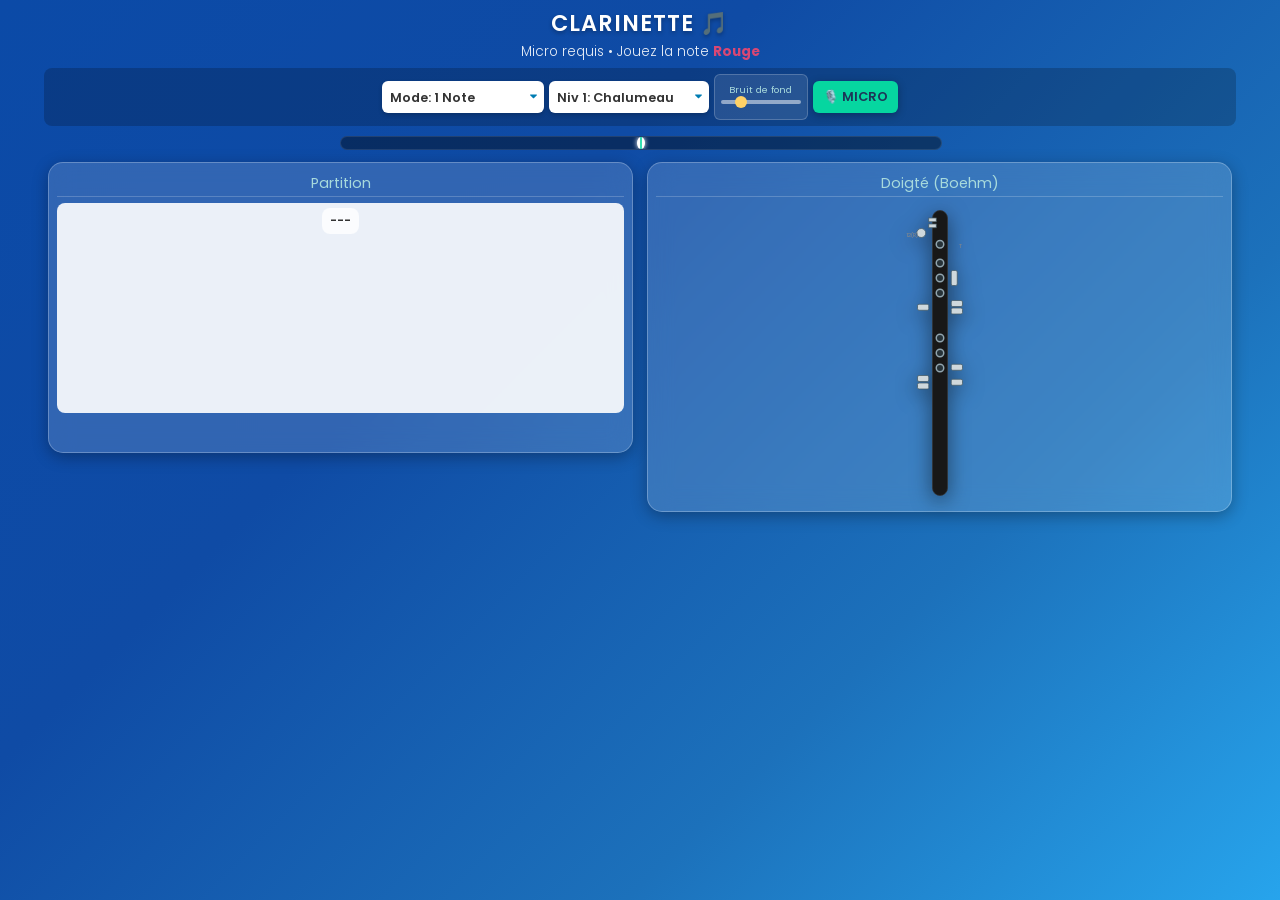
==== index.html @ 19de02f5 "Nom de la Note en vert en dessous" ====
<!DOCTYPE html>
<html lang="fr">
<head>
    <meta charset="UTF-8">
    <meta name="viewport" content="width=device-width, initial-scale=1.0, maximum-scale=1.0, user-scalable=no">
    <title>Clarinette</title>
    <link href="https://fonts.googleapis.com/css2?family=Poppins:wght@300;400;600&display=swap" rel="stylesheet">
    
    <style>
        :root {
            /* Palette Méditerranée Awesome */
            --bg-gradient: linear-gradient(135deg, #0b4aa7 0%, #0f4ba5 35%, #1c71bb 70%, #27a4ec 100%);
            --glass-bg: rgba(255, 255, 255, 0.15);
            --glass-border: rgba(255, 255, 255, 0.25);
            
            --text-main: #ffffff;
            /* Modif Gillou: couleur des Clés à boucher */
            --primary-btn: #e81616;
            /* --primary-btn: #00b4d8;  Valeur d'origine */
            --start-btn: #06d6a0;
            --danger-color: #ef476f;
            --accent-gold: #ffd166;
            /* Modif Gillou: Recherche de la couleur du nom de la note mais c'est pas ça ! */
            /* --note-current: #ef476f; */
            --note-current: #60ef47;
            --note-success: #06d6a0;
            --note-pending: #000000;
            
            --font-main: 'Poppins', sans-serif;
        }

        body {
            font-family: var(--font-main);
            background: var(--bg-gradient);
            background-attachment: fixed;
            color: var(--text-main);
            margin: 0;
            display: flex;
            flex-direction: column;
            align-items: center;
            min-height: 100vh;
            overflow-x: hidden;
        }

        .app-container {
            width: 100%;
            max-width: 1200px;
            padding: 4px; /* Très réduit pour mobile */
            box-sizing: border-box;
            display: flex;
            flex-direction: column;
            align-items: center;
        }

        .glass-panel {
            background: var(--glass-bg);
            backdrop-filter: blur(12px);
            -webkit-backdrop-filter: blur(12px);
            border: 1px solid var(--glass-border);
            border-radius: 15px; /* Rayon réduit */
            box-shadow: 0 4px 16px 0 rgba(0, 0, 0, 0.3);
            margin: 4px;
            transition: transform 0.3s ease;
        }

        header {
            width: 100%;
            padding: 2px 0;
            text-align: center;
            margin-bottom: 4px;
        }

        h1 {
            margin: 0;
            font-size: 1.4rem; /* Plus petit */
            font-weight: 600;
            text-transform: uppercase;
            letter-spacing: 1px;
            text-shadow: 0 2px 4px rgba(0,0,0,0.3);
        }

        /* Controls Section - Optimisé Compact */
        #controls {
            display: flex;
            gap: 5px;
            flex-wrap: wrap;
            justify-content: center;
            align-items: center;
            width: 100%;
            padding: 6px;
            background: rgba(0,0,0,0.2);
            border-radius: 8px;
            margin-bottom: 4px;
            box-sizing: border-box;
        }

        select {
            padding: 4px 8px;
            border-radius: 6px;
            border: none;
            background: #fff;
            color: #333;
            font-family: var(--font-main);
            font-weight: 600;
            font-size: 0.8rem;
            cursor: pointer;
            box-shadow: 0 2px 4px rgba(0,0,0,0.2);
            appearance: none;
            background-image: url("data:image/svg+xml;charset=US-ASCII,%3Csvg%20xmlns%3D%22http%3A%2F%2Fwww.w3.org%2F2000%2Fsvg%22%20width%3D%22292.4%22%20height%3D%22292.4%22%3E%3Cpath%20fill%3D%22%23007CB2%22%20d%3D%22M287%2069.4a17.6%2017.6%200%200%200-13-5.4H18.4c-5%200-9.3%201.8-12.9%205.4A17.6%2017.6%200%200%200%200%2082.2c0%205%201.8%209.3%205.4%2012.9l128%20127.9c3.6%203.6%207.8%205.4%2012.8%205.4s9.2-1.8%2012.8-5.4L287%2095c3.5-3.5%205.4-7.8%205.4-12.8%200-5-1.9-9.2-5.5-12.8z%22%2F%3E%3C%2Fsvg%3E");
            background-repeat: no-repeat;
            background-position: right .5em top 50%;
            background-size: .55em auto;
            padding-right: 1.5em;
            height: 32px; /* Force height compact */
        }

        .slider-container {
            display: flex;
            flex-direction: column;
            align-items: center;
            background: rgba(255,255,255,0.1);
            padding: 2px 6px;
            border-radius: 6px;
            border: 1px solid rgba(255,255,255,0.2);
            height: 40px;   /* D'origine: 32px */
            justify-content: center;
        }
        
        .slider-label {
            font-size: 0.6rem;
            margin-bottom: 0;
            color: #a8dadc;
            line-height: 1;
        }

        input[type=range] {
            -webkit-appearance: none;
            width: 80px; 
            background: transparent;
            margin: 2px 0;
            height: 10px;
        }
        
        input[type=range]::-webkit-slider-thumb {
            -webkit-appearance: none;
            height: 12px;
            width: 12px;
            border-radius: 50%;
            background: var(--accent-gold);
            cursor: pointer;
            margin-top: -4px;
        }
        
        input[type=range]::-webkit-slider-runnable-track {
            width: 100%;
            height: 4px;
            cursor: pointer;
            background: rgba(255,255,255,0.5);
            border-radius: 2px;
        }

        button {
            padding: 0 10px;
            height: 32px;
            border-radius: 6px;
            border: none;
            font-family: var(--font-main);
            font-size: 0.8rem;
            font-weight: 600;
            cursor: pointer;
            transition: all 0.2s ease;
            box-shadow: 0 2px 8px rgba(0,0,0,0.3);
            text-transform: uppercase;
            display: flex;
            align-items: center;
            justify-content: center;
        }

        button:active { transform: scale(0.95); }
        button#start-btn { background: var(--start-btn); color: #1d3557; }
        button#next-btn { background: var(--accent-gold); color: #1d3557; display: none; }

        /* Layout Principal */
        #main-display {
            display: flex;
            flex-direction: row;
            flex-wrap: wrap;
            justify-content: center;
            align-items: flex-start;
            gap: 6px;
            width: 100%;
        }

        .panel {
            padding: 8px;
            display: flex;
            flex-direction: column;
            align-items: center;
            flex: 1 1 300px;
            min-width: 0;
            width: 100%;
            max-width: 600px;
            box-sizing: border-box;
        }
        
        h3 { 
            margin: 2px 0 6px 0; 
            color: #a8dadc; 
            font-weight: 400; 
            border-bottom: 1px solid rgba(255,255,255,0.2); 
            padding-bottom: 2px; 
            width: 100%; 
            text-align: center; 
            font-size: 0.9rem;
        }

        /* Canvas Portée Container */
        #staff-container { 
            width: 100%; 
            height: auto; 
            position: relative; 
            display: flex; 
            justify-content: center; 
            background: rgba(255,255,255,0.9);
            border-radius: 8px;
            padding: 5px 0;
            overflow: hidden; 
        }
        
        canvas#staff-canvas { 
            width: 100%; 
            height: 200px; /* Hauteur fixe CSS, canvas interne géré par JS */
            z-index: 1; 
        }

        #detected-note {
            /* Modif Gillou d'origine: position: absolute; */
            position: absolute;  /* Modif Gillou d'origine: position: absolute;*/
            /* top: 4px; */
            /* right: 4px; */
            /* z-index: 10; */
            padding: 2px 6px;
            border-radius: 8px;
            font-size: 0.8rem;
            text-align: center;
            pointer-events: none;
            border: 2px solid transparent; /* Modif Gillou Bordure invisible */
        }

        /* Clarinette Visuelle */
        #fingering-container { 
            width: 100%; 
            max-width: 180px; /* Plus étroit pour mobile */
            height: auto;
            position: relative; 
            display: flex;
            justify-content: center; 
        }
        .clarinet-svg { 
            width: 100%; 
            height: auto; 
            max-height: 300px; /* Limite hauteur */
            filter: drop-shadow(0 5px 10px rgba(0,0,0,0.5)); 
        }
        
        /* Modif Gillou Pour la Clarinette */
        .key { fill: #cfd8dc; stroke: #455a64; stroke-width: 1; transition: fill 0.2s; }
        /*.key { fill: #cfd8dc; stroke: #ef1b1b; stroke-width: 1; transition: fill 0.2s; } */
        .key.active { fill: var(--primary-btn); stroke: #fff; filter: drop-shadow(0 0 6px var(--primary-btn)); }
        
        /* Modif Gillou Pour la Clarinette */
        .hole { fill: #263238; stroke: #90a4ae; stroke-width: 2; } 
        /* .hole { fill: #f31515; stroke: #90a4ae; stroke-width: 2; }*/
        .hole.closed { fill: var(--primary-btn); stroke: #fff; }

        /* Feedback Area */
        #feedback-area {
            margin: 4px 0 8px 0;
            text-align: center;
            width: 100%;
            max-width: 600px;
        }

        .status-detected { 
            color: #333; 
            font-weight: 600;
            background: rgba(255,255,255,0.8);
            border: 1px solid #ccc;
        }
        
        .status-match { 
            color: #fff; 
            background-color: var(--start-btn); 
            padding: 2px 10px;
            border-radius: 12px;
            font-weight: 700; 
            font-size: 0.9rem;
            box-shadow: 0 2px 5px rgba(0,0,0,0.2);
            animation: popIn 0.3s cubic-bezier(0.175, 0.885, 0.32, 1.275);
            display: inline-block;
        }
        
        @keyframes popIn { 0% { transform: scale(0.5); opacity: 0; } 100% { transform: scale(1); opacity: 1; } }

        /* Tuner Bar */
        #tuner-bar {
            width: 100%;
            height: 12px; /* Très fin : 8px*/
            background: rgba(0,0,0,0.4);
            margin-top: 2px;
            position: relative;
            border-radius: 10px;
            overflow: hidden;
            border: 1px solid rgba(255,255,255,0.1);
        }
        #tuner-indicator {
            width: 8px;
            height: 100%;
            background: #fff;
            position: absolute;
            left: 50%;
            transform: translateX(-50%);
            transition: left 0.1s linear, background-color 0.2s;
            border-radius: 50%;
            box-shadow: 0 0 5px #fff;
        }
        #center-marker {
            width: 2px;
            height: 100%;
            background: var(--start-btn);
            position: absolute;
            left: 50%;
            transform: translateX(-50%);
            z-index: 1;
            opacity: 0.8;
        }
        
        #note-name-display {
            margin-top: 2px; 
            font-size: 1.2rem; 
            font-weight: 700; 
            /* Modif Gillou Couleur du nom de la note en dessous en rouge TROP FLASH !!! */
            color: var(--note-success);
            /* color: var(--primary-btn); */
            text-shadow: 0 2px 10px rgba(0,0,0,0.2);
            min-height: 1.5em;
        }

        /* Media Queries SPÉCIFIQUE MOBILE */
        @media (max-width: 600px) {
            h1 { font-size: 1.2rem; }
            #instruction { font-size: 0.75rem !important; }

            /* Grille compacte */
            #controls { 
                display: grid;
                grid-template-columns: 1fr 1fr 1fr; /* 3 colonnes pour gagner de la place */
                gap: 4px;
                padding: 4px;
            }
            
            select { grid-column: span 1; font-size: 0.75rem; padding: 2px 4px; height: 30px; }
            #mode-select { grid-column: 1 / span 2; } /* Prend 2 places */
            #level-select { grid-column: 3 / span 1; } 
            
            .slider-container { 
                grid-column: 1 / span 2; 
                height: 30px; 
            }
            
            #start-btn, #next-btn { 
                grid-column: 3 / span 1; 
                width: 100%; 
                font-size: 0.75rem; 
                height: 30px;
            }

            #main-display { flex-direction: column; align-items: center; }
            .panel { width: 100%; margin: 0 0 6px 0; padding: 6px; }
            
            .clarinet-svg { max-height: 280px; }
            
            /* Canvas ajusté */
            canvas#staff-canvas { height: 160px; } /* Moins haut sur mobile */
        }
    </style>
</head>
<body>

<div class="app-container">
    <header>
        <h1>Clarinette 🎵</h1>
        <div id="instruction" style="font-size: 0.85rem; opacity: 0.9; font-weight: 300; margin-top:2px;">Micro requis • Jouez la note <b style="color:var(--danger-color)">Rouge</b></div>
    </header>

    <div id="controls">
        <select id="mode-select">
            <option value="single">Mode: 1 Note</option>
            <option value="series">Mode: Série 5 Notes</option>
        </select>
        <select id="level-select">
            <option value="1">Niv 1: Chalumeau</option>
            <option value="2">Niv 2: Passage</option>
            <option value="3">Niv 3: Clairon</option>
            <option value="4">Niv 4: Chromatique</option>
            <option value="5">Niv 5: Expert</option>
        </select>

        <div class="slider-container">
            <label for="noise-gate" class="slider-label">Bruit de fond</label>
            <input type="range" id="noise-gate" min="0.01" max="0.2" step="0.01" value="0.05">
        </div>

        <button id="start-btn">🎙️ Micro</button>
        <button id="next-btn">⏩</button>
    </div>

    <div id="feedback-area">
        <div id="tuner-bar"><div id="center-marker"></div><div id="tuner-indicator"></div></div>
    </div>

    <div id="main-display">
        <div class="panel glass-panel">
            <h3>Partition</h3>
            <div id="staff-container">
                <div id="detected-note" class="status-detected">---</div>
                <canvas id="staff-canvas"></canvas>
            </div>
            <div id="note-name-display"></div>
        </div>

        <div class="panel glass-panel">
            <h3>Doigté (Boehm)</h3>
            <div id="fingering-container">
                <svg class="clarinet-svg" viewBox="0 0 100 400" xmlns="http://www.w3.org/2000/svg">
                    <rect x="40" y="10" width="20" height="380" rx="10" fill="#181818" stroke="#333"/>
                    
                    <circle id="key-R" class="key" cx="25" cy="40" r="6" />
                    <text x="5" y="45" fill="#888" font-size="8">12(R)</text>

                    <circle id="key-T" class="hole" cx="50" cy="55" r="5" />
                    <text x="75" y="60" fill="#888" font-size="8">T</text>

                    <rect id="key-A" class="key" x="35" y="20" width="10" height="5" /> 
                    <rect id="key-Ab" class="key" x="35" y="28" width="10" height="5" /> 
                    
                    <circle id="key-L1" class="hole" cx="50" cy="80" r="5" />
                    <circle id="key-L2" class="hole" cx="50" cy="100" r="5" />
                    <circle id="key-L3" class="hole" cx="50" cy="120" r="5" />
                    
                    <rect id="key-L4-E" class="key" x="65" y="130" width="15" height="8" rx="2"/> 
                    <rect id="key-L4-F" class="key" x="65" y="140" width="15" height="8" rx="2"/> 
                    <rect id="key-L4-Fsharp" class="key" x="20" y="135" width="15" height="8" rx="2"/> 
                    
                    <rect id="key-Side1" class="key" x="65" y="90" width="8" height="20" rx="2"/> 

                    <circle id="key-R1" class="hole" cx="50" cy="180" r="5" />
                    <circle id="key-R2" class="hole" cx="50" cy="200" r="5" />
                    <circle id="key-R3" class="hole" cx="50" cy="220" r="5" />

                    <rect id="key-R4-E" class="key" x="20" y="230" width="15" height="8" rx="2"/>
                    <rect id="key-R4-F" class="key" x="20" y="240" width="15" height="8" rx="2"/>
                    <rect id="key-R4-Fsharp" class="key" x="65" y="235" width="15" height="8" rx="2"/>
                    <rect id="key-R4-Gsharp" class="key" x="65" y="215" width="15" height="8" rx="2"/> 
                </svg>
            </div>
        </div>
    </div>
</div>

<script>
/**
 * --- TRADUCTION ET DONNÉES ---
 */
const FR_NOTES = {
    "C": "Do", "C#": "Do#", "Db": "Ré♭",
    "D": "Ré", "D#": "Ré#", "Eb": "Mi♭",
    "E": "Mi", 
    "F": "Fa", "F#": "Fa#", "Gb": "Sol♭",
    "G": "Sol", "G#": "Sol#", "Ab": "La♭",
    "A": "La", "A#": "La#", "Bb": "Si♭",
    "B": "Si"
};

function getFrenchNoteName(noteKey) {
    const match = noteKey.match(/^([A-G][#b]?)(\d)$/);
    if (match) {
        const name = FR_NOTES[match[1]] || match[1];
        return `${name} ${match[2]}`;
    }
    return noteKey;
}

const NOTES_DATA = {
    "E3": { freq: 146.83, keys: ["T", "L1", "L2", "L3", "R1", "R2", "R3", "L4-E"] },
    "F3": { freq: 155.56, keys: ["T", "L1", "L2", "L3", "R1", "R2", "R3", "L4-F"] },
    "F#3": { freq: 164.81, keys: ["T", "L1", "L2", "L3", "R1", "R2", "R3", "R4-Fsharp"] },
    "G3": { freq: 174.61, keys: ["T", "L1", "L2", "L3", "R1", "R2", "R3"] },
    "G#3": { freq: 185.00, keys: ["T", "L1", "L2", "L3", "R1", "R2", "R3", "R4-Gsharp"] },
    "A3": { freq: 196.00, keys: ["T", "L1", "L2", "L3", "R1", "R2"] },
    "A#3": { freq: 207.65, keys: ["T", "L1", "L2", "L3", "R1"] }, 
    "B3": { freq: 220.00, keys: ["T", "L1", "L2", "L3", "R2"] }, 
    "C4": { freq: 233.08, keys: ["T", "L1", "L2", "L3"] },
    "C#4": { freq: 246.94, keys: ["T", "L1", "L2", "L3", "L4-Fsharp"] },
    "D4": { freq: 261.63, keys: ["T", "L1", "L2"] },
    "D#4": { freq: 277.18, keys: ["T", "L1", "L2", "Side1"] },
    "E4": { freq: 293.66, keys: ["T", "L1"] },
    "F4": { freq: 311.13, keys: ["T"] },
    "F#4": { freq: 329.63, keys: ["L1"] },
    "G4": { freq: 349.23, keys: [] }, 
    "G#4": { freq: 369.99, keys: ["Ab"] },
    "A4": { freq: 392.00, keys: ["A"] },
    "A#4": { freq: 415.30, keys: ["A", "R"] }, 
    "B4": { freq: 440.00, keys: ["R", "T", "L1", "L2", "L3", "R1", "R2", "R3", "L4-E"] },
    "C5": { freq: 466.16, keys: ["R", "T", "L1", "L2", "L3", "R1", "R2", "R3", "L4-F"] },
    "C#5": { freq: 493.88, keys: ["R", "T", "L1", "L2", "L3", "R1", "R2", "R3", "R4-Fsharp"] },
    "D5": { freq: 523.25, keys: ["R", "T", "L1", "L2", "L3", "R1", "R2", "R3"] },
    "D#5": { freq: 554.37, keys: ["R", "T", "L1", "L2", "L3", "R1", "R2", "R3", "R4-Gsharp"] },
    "E5": { freq: 587.33, keys: ["R", "T", "L1", "L2", "L3", "R1", "R2"] },
    "F5": { freq: 622.25, keys: ["R", "T", "L1", "L2", "L3", "R1"] },
    "F#5": { freq: 659.25, keys: ["R", "T", "L1", "L2", "L3", "R2"] },
    "G5": { freq: 698.46, keys: ["R", "T", "L1", "L2", "L3"] },
    "G#5": { freq: 739.99, keys: ["R", "T", "L1", "L2", "L3", "R4-Gsharp"] },
    "A5": { freq: 783.99, keys: ["R", "T", "L1", "L2"] },
    "A#5": { freq: 830.61, keys: ["R", "T", "L1", "L2", "Side1"] },
    "B5": { freq: 880.00, keys: ["R", "T", "L1"] },
    "C6": { freq: 932.33, keys: ["R", "T"] }
};

// AJOUT DES BÉMOLS (Enharmonie)
const ENHARMONICS = {
    "Gb3": "F#3", "Ab3": "G#3", "Bb3": "A#3", "Db4": "C#4", "Eb4": "D#4",
    "Gb4": "F#4", "Ab4": "G#4", "Bb4": "A#4", "Db5": "C#5", "Eb5": "D#5",
    "Gb5": "F#5", "Ab5": "G#5", "Bb5": "A#5"
};

for (let [flat, sharp] of Object.entries(ENHARMONICS)) {
    if (NOTES_DATA[sharp]) {
        NOTES_DATA[flat] = NOTES_DATA[sharp];
    }
}

// Mise à jour des Niveaux
const LEVELS = {
    1: ["E3", "F3", "F#3", "G3", "G#3", "A3", "Bb3", "B3", "C4", "C#4", "D4", "Eb4", "E4", "F4", "F#4", "G4"], 
    2: ["G3", "A3", "Bb3", "B3", "C4", "C#4", "D4", "Eb4", "E4", "F4", "F#4", "G4", "Ab4", "A4", "Bb4", "B4", "C5"], 
    3: ["C4", "C#4", "D4", "Eb4", "E4", "F4", "F#4", "G4", "Ab4", "A4", "Bb4", "B4", "C5", "C#5", "D5", "Eb5", "E5", "F5", "F#5", "G5"], 
    4: ["C#4", "Db4", "D#4", "Eb4", "F#4", "Gb4", "G#4", "Ab4", "A#4", "Bb4", "C#5", "Db5", "D#5", "Eb5", "F#5", "Gb5", "G#5", "Ab5"], 
    5: Object.keys(NOTES_DATA) 
};

/**
 * --- ETAT DU JEU ---
 */
let noteQueue = []; 
let queueIndex = 0; 

/**
 * --- MOTEUR AUDIO (AVEC NOISE GATE) ---
 */
let audioContext;
let analyser;
let microphone;
let isListening = false;

async function initAudio() {
    try {
        audioContext = new (window.AudioContext || window.webkitAudioContext)();
        if (audioContext.state === 'suspended') {
            await audioContext.resume();
        }
        analyser = audioContext.createAnalyser();
        analyser.fftSize = 2048;
        
        const stream = await navigator.mediaDevices.getUserMedia({ audio: true });
        microphone = audioContext.createMediaStreamSource(stream);
        microphone.connect(analyser);
        
        isListening = true;
        updatePitch();
        
        document.getElementById('start-btn').style.display = 'none';
        updateControlsVisibility();
        document.getElementById('instruction').innerText = "Jouez pour valider !";
        
        startNewSequence(); 
    } catch (err) {
        alert("Erreur Micro: " + err);
    }
}

function updateControlsVisibility() {
    const mode = document.getElementById('mode-select').value;
    // Grid gère l'affichage, on joue juste sur le display none/block
    const nextBtn = document.getElementById('next-btn');
    if (mode === 'single' && isListening) {
        nextBtn.style.display = 'inline-flex'; // inline-flex pour centrer le texte
    } else {
        nextBtn.style.display = 'none';
    }
}

function autoCorrelate(buf, sampleRate) {
    let size = buf.length;
    let rms = 0;
    for (let i = 0; i < size; i++) { let val = buf[i]; rms += val * val; }
    rms = Math.sqrt(rms / size);
    
    // Valeur slider
    const noiseThreshold = parseFloat(document.getElementById('noise-gate').value);
    
    if (rms < noiseThreshold) return -1; 

    let r1 = 0, r2 = size - 1, thres = 0.2;
    for (let i = 0; i < size / 2; i++) if (Math.abs(buf[i]) < thres) { r1 = i; break; }
    for (let i = 1; i < size / 2; i++) if (Math.abs(buf[size - i]) < thres) { r2 = size - i; break; }

    buf = buf.slice(r1, r2);
    size = buf.length;

    let c = new Array(size).fill(0);
    for (let i = 0; i < size; i++) for (let j = 0; j < size - i; j++) c[i] = c[i] + buf[j] * buf[j + i];

    let d = 0; while (c[d] > c[d + 1]) d++;
    let maxval = -1, maxpos = -1;
    for (let i = d; i < size; i++) { if (c[i] > maxval) { maxval = c[i]; maxpos = i; } }
    let T0 = maxpos;
    let x1 = c[T0 - 1], x2 = c[T0], x3 = c[T0 + 1];
    let a = (x1 + x3 - 2 * x2) / 2;
    let b = (x3 - x1) / 2;
    if (a) T0 = T0 - b / (2 * a);

    return sampleRate / T0;
}

function updatePitch() {
    if (!isListening) return;
    const buf = new Float32Array(analyser.fftSize);
    analyser.getFloatTimeDomainData(buf);
    const freq = autoCorrelate(buf, audioContext.sampleRate);
    if (freq !== -1) checkNote(freq);
    requestAnimationFrame(updatePitch);
}

/**
 * --- LOGIQUE DE JEU ---
 */

function getRandomNote(level) {
    const notesPool = LEVELS[level];
    return notesPool[Math.floor(Math.random() * notesPool.length)];
}

function startNewSequence() {
    const mode = document.getElementById('mode-select').value;
    const level = parseInt(document.getElementById('level-select').value);
    
    noteQueue = [];
    queueIndex = 0;
    
    const count = (mode === 'series') ? 5 : 1;
    
    for(let i=0; i<count; i++) {
        let newNote;
        do {
            newNote = getRandomNote(level);
        } while (noteQueue.length > 0 && newNote === noteQueue[noteQueue.length-1]);
        noteQueue.push(newNote);
    }
    
    updateUI();
}

function updateUI() {
    // Réinitialisation affichage
    const displayElement = document.getElementById('detected-note');
    displayElement.innerText = "Attente...";
    displayElement.className = "status-detected";
    // Modif Gillou pour "effacer les bords du Label contenant la fréquence perçue"
    // displayElement.style.backgroundColor = "rgba(255,255,255,0.8)"; // Reset background
    displayElement.style.backgroundColor = "rgba(255,255,255,0.1)"; // Reset background

    document.getElementById('tuner-indicator').style.left = "50%";
    document.getElementById('tuner-indicator').style.backgroundColor = "#fff";

    const currentNote = noteQueue[queueIndex];
    
    drawStaff(noteQueue, queueIndex);
    
    if(currentNote) {
        showFingering(currentNote);
        document.getElementById('note-name-display').innerText = getFrenchNoteName(currentNote);
    } else {
        document.getElementById('note-name-display').innerText = "Série terminée !";
    }
}

function checkNote(detectedFreq) {
    if (queueIndex >= noteQueue.length) return;

    const currentTarget = noteQueue[queueIndex];
    const targetData = NOTES_DATA[currentTarget];
    const targetFreq = targetData.freq;
    
    const centsDiff = 600 * Math.log2(detectedFreq / targetFreq); 

    const tunerIndicator = document.getElementById('tuner-indicator');
    let displayCents = Math.max(-50, Math.min(50, centsDiff));
    tunerIndicator.style.left = `${50 + displayCents}%`;
    
    const displayElement = document.getElementById('detected-note');
    
    if (Math.abs(centsDiff) < 20) {
        tunerIndicator.style.backgroundColor = "var(--note-success)";
        
        if (!displayElement.dataset.successLocked) {
            displayElement.dataset.successLocked = "true";
            
            const mode = document.getElementById('mode-select').value;
            
            if (mode === 'series') {
                displayElement.innerHTML = `<span class="status-match">${getFrenchNoteName(currentTarget)} OK!</span>`;
                queueIndex++;
                
                setTimeout(() => {
                    displayElement.dataset.successLocked = "";
                    if (queueIndex >= noteQueue.length) {
                          displayElement.innerHTML = `<span class="status-match" style="background-color:var(--accent-gold); color:#1d3557;">TERMINÉ !</span>`;
                          drawStaff(noteQueue, queueIndex); 
                          setTimeout(startNewSequence, 1500);
                    } else {
                        updateUI();
                    }
                }, 200);
                
            } else {
                displayElement.innerHTML = `<span class="status-match">BRAVO !</span>`;
                setTimeout(() => {
                    displayElement.dataset.successLocked = "";
                    startNewSequence();
                }, 1500);
            }
        }
    } else {
        displayElement.innerText = `${Math.round(detectedFreq)} Hz`;
        displayElement.className = "status-detected"; // Reset class
        tunerIndicator.style.backgroundColor = Math.abs(centsDiff) > 50 ? "var(--danger-color)" : "#fff";
    }
}

/**
 * --- DESSIN CANVAS (AVEC BÉMOLS ET CENTRAGE DYNAMIQUE) ---
 */
const canvas = document.getElementById('staff-canvas');
const ctx = canvas.getContext('2d');

function drawStaff(notes, activeIndex) {
    const dpr = window.devicePixelRatio || 1;
    const rect = canvas.getBoundingClientRect();
    
    // Ajustement de la résolution
    canvas.width = rect.width * dpr;
    canvas.height = rect.height * dpr;
    ctx.scale(dpr, dpr);
    
    const width = rect.width;
    const height = rect.height;

    ctx.clearRect(0, 0, width, height);
    
    const isSmallScreen = width < 400; // Détection petit écran
    const lineSpacing = isSmallScreen ? 11 : 14; // Réduit l'espace sur mobile pour tout faire rentrer
    
    // Calcul pour centrer la portée verticalement
    // La portée fait 4 espaces de haut. Le centre de la portée est à 2 * lineSpacing + staffY
    // On veut que ce centre soit à height / 2.
    const staffY = (height / 2) - (2 * lineSpacing);
    
    const startX = 20;
    const endX = width - 20;
    
    // Lignes de portée
    ctx.strokeStyle = "#333";
    ctx.lineWidth = 1;
    for (let i = 0; i < 5; i++) {
        let y = staffY + (i * lineSpacing);
        ctx.beginPath(); ctx.moveTo(startX, y); ctx.lineTo(endX, y); ctx.stroke();
    }
    
    // Clé de sol
    ctx.font = isSmallScreen ? "40px serif" : "50px serif";
    ctx.fillStyle = "#333";
    // Ajustement position clé selon taille
    const clefOffset = isSmallScreen ? 34 : 42;
    ctx.fillText("𝄞", 10, staffY + clefOffset);

    let xOffset = (notes.length === 1) ? (width / 2) : 60;

    const noteStepsFromTop = {
        "C6": -2, "B5": -1.5, "Bb5": -1.5, "A#5": -1, "A5": -1, "Ab5": -1, "G#5": -0.5, "G5": -0.5, "Gb5": -0.5,
        "F#5": 0, "F5": 0, "E5": 0.5, "Eb5": 0.5, "D#5": 1, "D5": 1, "Db5": 1, "C#5": 1.5, "C5": 1.5,
        "B4": 2, "Bb4": 2, "A#4": 2.5, "A4": 2.5, "Ab4": 2.5, "G#4": 3, "G4": 3, "Gb4": 3, "F#4": 3.5, "F4": 3.5,
        "E4": 4, "Eb4": 4, "D#4": 4.5, "D4": 4.5, "Db4": 4.5, "C#4": 5, "C4": 5, "B3": 5.5, "Bb3": 5.5,
        "A#3": 6, "A3": 6, "Ab3": 6, "G#3": 6.5, "G3": 6.5, "Gb3": 6.5, "F#3": 7, "F3": 7, "E3": 7.5
    };

    notes.forEach((noteName, idx) => {
        const steps = noteStepsFromTop[noteName];
        const noteY = staffY + (steps * lineSpacing);
        
        let noteX = xOffset;
        if (notes.length > 1) {
            noteX = 70 + (idx * ((width - 100) / (notes.length - 1)));
        }

        ctx.strokeStyle = "#333"; 
        // Lignes supplémentaires (Ledger lines)
        // Bas
        if (steps >= 5) { 
            for (let s = 5; s <= steps; s++) {
                if (s % 1 === 0) {
                    let ly = staffY + (s * lineSpacing);
                    ctx.beginPath(); ctx.moveTo(noteX - 12, ly); ctx.lineTo(noteX + 12, ly); ctx.stroke();
                }
            }
        }
        // Haut
        if (steps <= -1) { 
            for (let s = -1; s >= steps; s--) {
                if (s % 1 === 0) {
                    let ly = staffY + (s * lineSpacing);
                    ctx.beginPath(); ctx.moveTo(noteX - 12, ly); ctx.lineTo(noteX + 12, ly); ctx.stroke();
                }
            }
        }

        let noteColor = "var(--note-pending)";
        if (idx < activeIndex) noteColor = "var(--note-success)";
        else if (idx === activeIndex) noteColor = "var(--note-current)";

        ctx.beginPath();
        // Taille note légèrement réduite si petit écran
        const noteRadiusX = isSmallScreen ? 8 : 9;
        const noteRadiusY = isSmallScreen ? 6 : 7;
        ctx.ellipse(noteX, noteY, noteRadiusX, noteRadiusY, 0, 0, 2 * Math.PI);
        
        if(noteColor.includes("success")) ctx.fillStyle = "#06d6a0";
        else if(noteColor.includes("current")) ctx.fillStyle = "#ef476f";
        else ctx.fillStyle = "#000";
        
        ctx.fill();

        ctx.font = isSmallScreen ? "18px Arial" : "22px Arial";
        if (noteName.includes("#")) {
            ctx.fillText("♯", noteX - 22, noteY + 6);
        } else if (noteName.includes("b")) {
            ctx.fillText("♭", noteX - 22, noteY + 4);
        }
    });
}

function showFingering(noteName) {
    document.querySelectorAll('.key, .hole').forEach(el => {
        el.style.fill = ""; 
        el.style.stroke = ""; 
        el.classList.remove('active', 'closed'); 
    });

    const data = NOTES_DATA[noteName];
    if (!data) return;

    data.keys.forEach(keyId => {
        const el = document.getElementById(`key-${keyId}`);
        if (el) {
            if (el.classList.contains('hole')) {
                el.classList.add('closed'); 
            } else {
                el.classList.add('active'); 
            }
        }
    });
}

// Events
document.getElementById('start-btn').addEventListener('click', initAudio);
document.getElementById('next-btn').addEventListener('click', startNewSequence); 
document.getElementById('level-select').addEventListener('change', () => { if(isListening) startNewSequence(); });
document.getElementById('mode-select').addEventListener('change', () => { 
    updateControlsVisibility();
    if(isListening) startNewSequence(); 
});

window.addEventListener('resize', () => {
    if(noteQueue.length > 0) drawStaff(noteQueue, queueIndex);
});

</script>
</body>
</html>
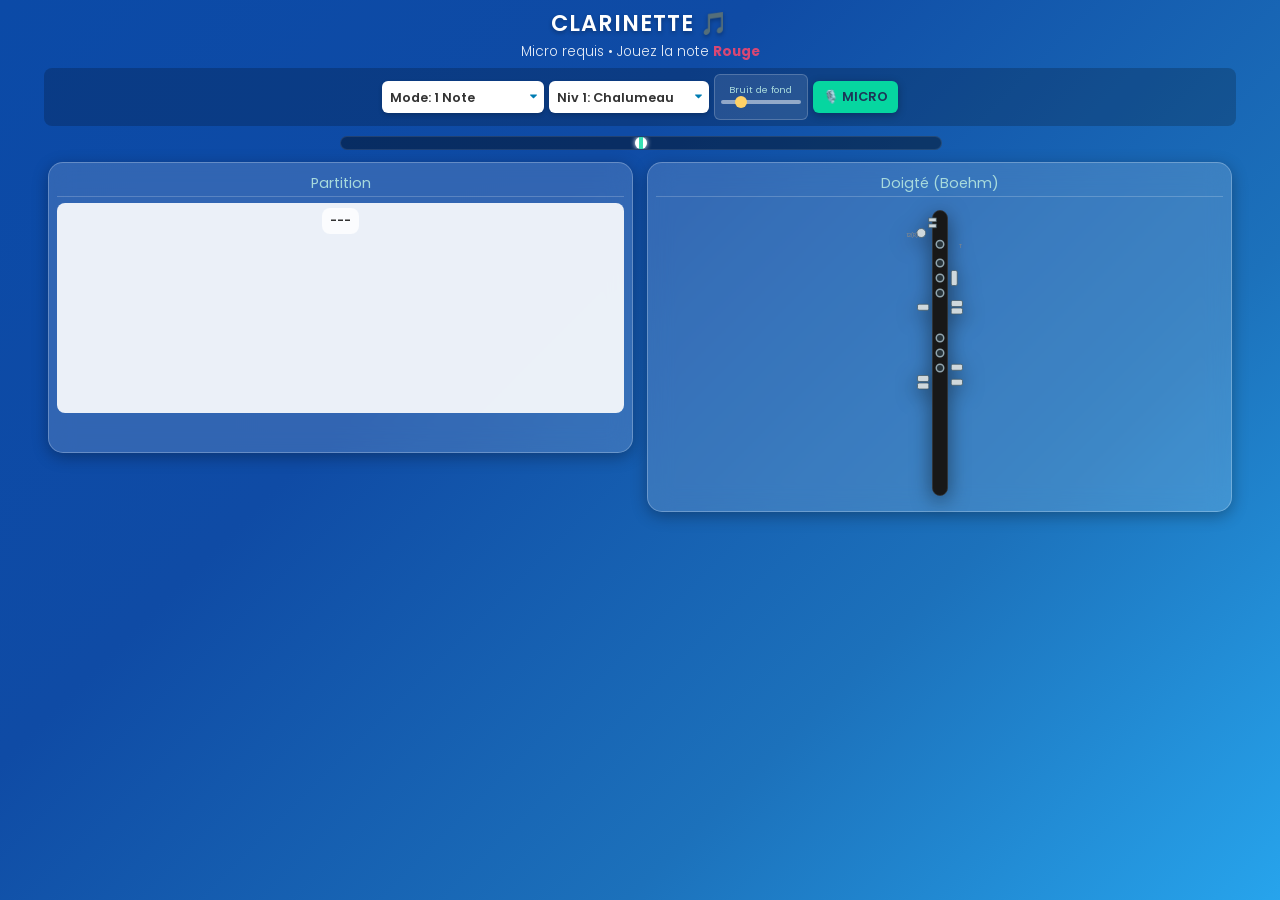
==== commit 6219c374: "Curseur de justesse plus gros" ====
--- a/index.html
+++ b/index.html
@@ -314,7 +314,7 @@
             border: 1px solid rgba(255,255,255,0.1);
         }
         #tuner-indicator {
-            width: 8px;
+            width: 12px; /* Très fin : 8px*/
             height: 100%;
             background: #fff;
             position: absolute;
@@ -325,7 +325,7 @@
             box-shadow: 0 0 5px #fff;
         }
         #center-marker {
-            width: 2px;
+            width: 4px; /* Très fin : 2px*/
             height: 100%;
             background: var(--start-btn);
             position: absolute;
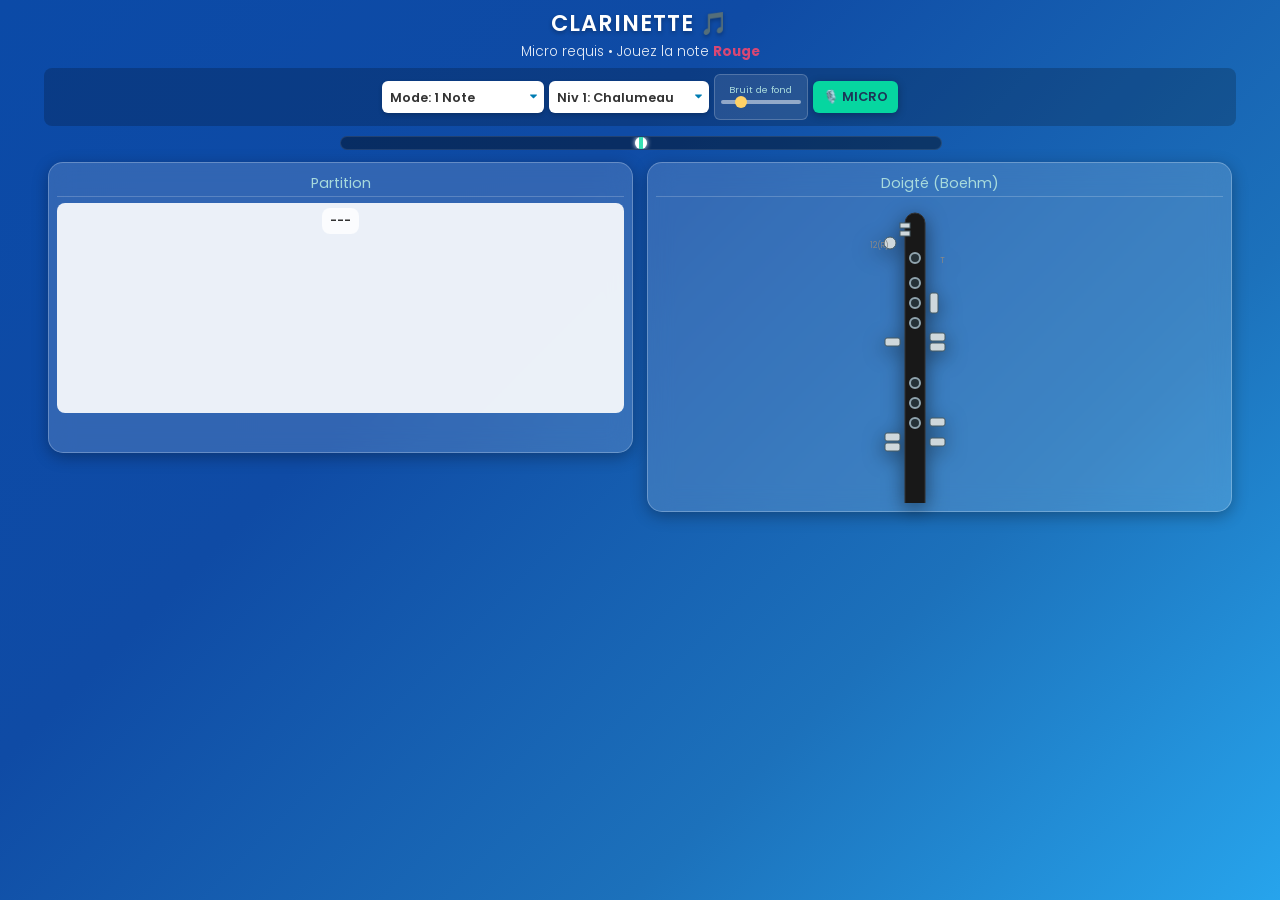
==== commit 23564777: "Diminution de la Clarinette" ====
--- a/index.html
+++ b/index.html
@@ -432,7 +432,7 @@
         <div class="panel glass-panel">
             <h3>Doigté (Boehm)</h3>
             <div id="fingering-container">
-                <svg class="clarinet-svg" viewBox="0 0 100 400" xmlns="http://www.w3.org/2000/svg">
+                <svg class="clarinet-svg" viewBox="0 0 150 300" xmlns="http://www.w3.org/2000/svg"><!--viewBox="0 0 100 400"-->
                     <rect x="40" y="10" width="20" height="380" rx="10" fill="#181818" stroke="#333"/>
                     
                     <circle id="key-R" class="key" cx="25" cy="40" r="6" />
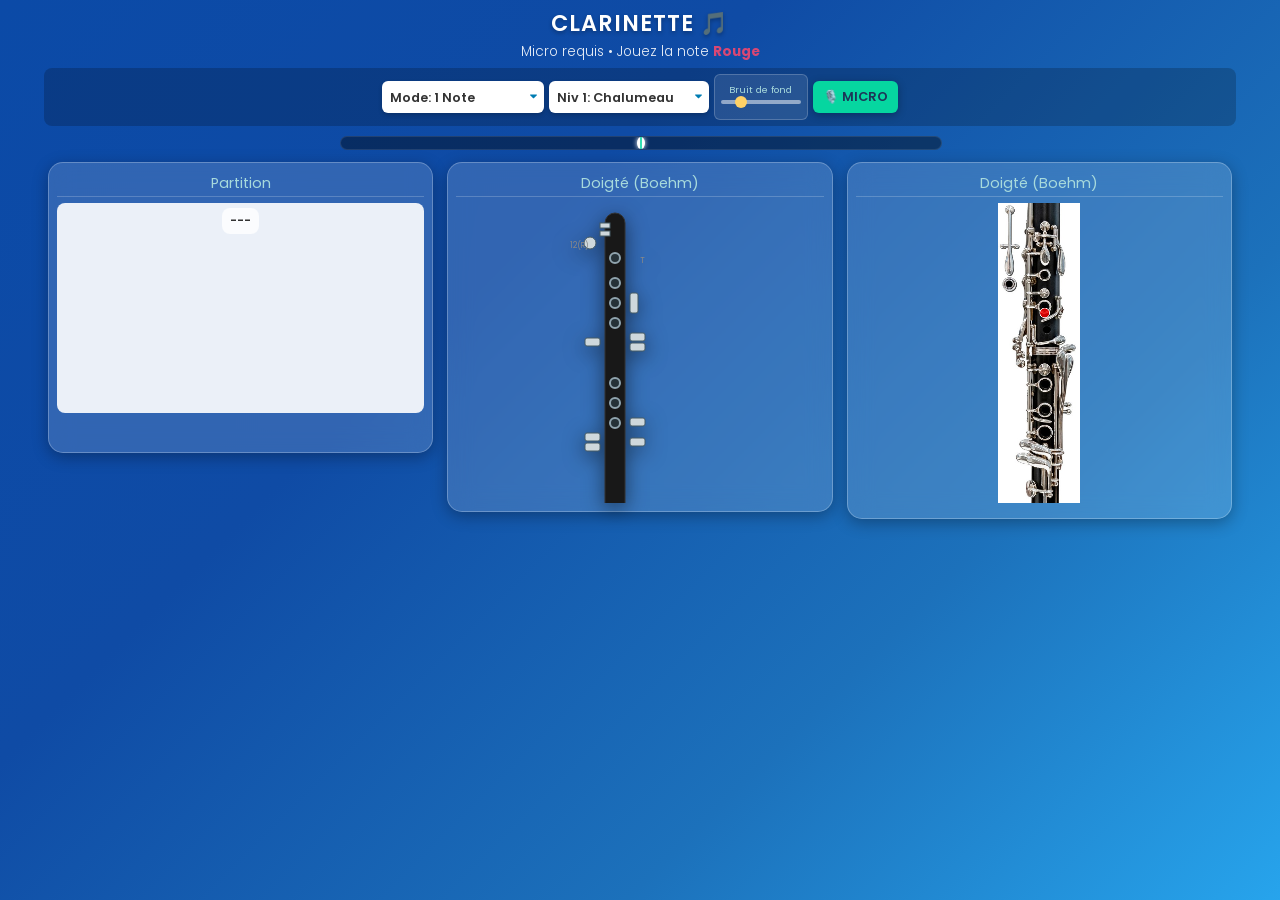
==== commit 3b5069df: "Amélioration Clarinette" ====
--- a/index.html
+++ b/index.html
@@ -20,7 +20,6 @@
             --start-btn: #06d6a0;
             --danger-color: #ef476f;
             --accent-gold: #ffd166;
-            /* Modif Gillou: Recherche de la couleur du nom de la note mais c'est pas ça ! */
             /* --note-current: #ef476f; */
             --note-current: #60ef47;
             --note-success: #06d6a0;
@@ -233,6 +232,12 @@
             z-index: 1; 
         }
 
+        canvas#canvasBelleClarinette { 
+            width: 100%; 
+            height: 300px; /* Hauteur fixe CSS, canvas interne géré par JS */
+            z-index: 1; 
+        }
+
         #detected-note {
             /* Modif Gillou d'origine: position: absolute; */
             position: absolute;  /* Modif Gillou d'origine: position: absolute;*/
@@ -314,7 +319,7 @@
             border: 1px solid rgba(255,255,255,0.1);
         }
         #tuner-indicator {
-            width: 12px; /* Très fin : 8px*/
+            width: 8px;
             height: 100%;
             background: #fff;
             position: absolute;
@@ -325,7 +330,7 @@
             box-shadow: 0 0 5px #fff;
         }
         #center-marker {
-            width: 4px; /* Très fin : 2px*/
+            width: 2px;
             height: 100%;
             background: var(--start-btn);
             position: absolute;
@@ -429,10 +434,13 @@
             <div id="note-name-display"></div>
         </div>
 
+        <!-- 
+            DIV DE LA CLARINETTE "BATON" GÉNÉRÉ PAR SVG PAS BELLE D'ORIGINE  
+        -->
         <div class="panel glass-panel">
             <h3>Doigté (Boehm)</h3>
             <div id="fingering-container">
-                <svg class="clarinet-svg" viewBox="0 0 150 300" xmlns="http://www.w3.org/2000/svg"><!--viewBox="0 0 100 400"-->
+                <svg class="clarinet-svg" viewBox="0 0 150 300" xmlns="http://www.w3.org/2000/svg"> <!--viewBox="0 0 100 400"-->
                     <rect x="40" y="10" width="20" height="380" rx="10" fill="#181818" stroke="#333"/>
                     
                     <circle id="key-R" class="key" cx="25" cy="40" r="6" />
@@ -465,10 +473,20 @@
                 </svg>
             </div>
         </div>
+
+        <!-- ESSAI D'UNE DIV D'UNE BELLE CLARINETTE GILLOU -->
+        <div class="panel glass-panel">
+            <h3>Doigté (Boehm)</h3>
+            <div id="BelleClarinette">
+                <canvas id="canvasBelleClarinette"></canvas>
+            </div>
+        </div>
+
     </div>
 </div>
 
 <script>
+
 /**
  * --- TRADUCTION ET DONNÉES ---
  */
@@ -482,6 +500,9 @@
     "B": "Si"
 };
 
+/**
+ * --- TRANSLATION EN NOTES FRANCAISE ---
+ */
 function getFrenchNoteName(noteKey) {
     const match = noteKey.match(/^([A-G][#b]?)(\d)$/);
     if (match) {
@@ -491,6 +512,10 @@
     return noteKey;
 }
 
+/**
+ * --- DOIGTÉES SELON LES NOTES !!! IMPORTANT POUR LES 2 REPRÉSENTATIONS !!! --- 
+ * --- ( A AJOUTER, COMPLETER, CORRIGER, MODIFIER )
+ */
 const NOTES_DATA = {
     "E3": { freq: 146.83, keys: ["T", "L1", "L2", "L3", "R1", "R2", "R3", "L4-E"] },
     "F3": { freq: 155.56, keys: ["T", "L1", "L2", "L3", "R1", "R2", "R3", "L4-F"] },
@@ -540,7 +565,9 @@
     }
 }
 
-// Mise à jour des Niveaux
+/**
+ * --- CHOIX DES NOTES SELON LE NIVEAU DE DIFFFICULTÉE ---
+ */
 const LEVELS = {
     1: ["E3", "F3", "F#3", "G3", "G#3", "A3", "Bb3", "B3", "C4", "C#4", "D4", "Eb4", "E4", "F4", "F#4", "G4"], 
     2: ["G3", "A3", "Bb3", "B3", "C4", "C#4", "D4", "Eb4", "E4", "F4", "F#4", "G4", "Ab4", "A4", "Bb4", "B4", "C5"], 
@@ -563,6 +590,9 @@
 let microphone;
 let isListening = false;
 
+/**
+ * --- FONCTON ASYNCHRONE D'ANALYSE DE LA FRÉQUENCE PORTEUSE ---
+ */
 async function initAudio() {
     try {
         audioContext = new (window.AudioContext || window.webkitAudioContext)();
@@ -589,6 +619,9 @@
     }
 }
 
+/**
+ * --- GESTION DU BOUTON SUIVANT ---
+ */
 function updateControlsVisibility() {
     const mode = document.getElementById('mode-select').value;
     // Grid gère l'affichage, on joue juste sur le display none/block
@@ -600,6 +633,9 @@
     }
 }
 
+/**
+ * --- GESTION DU CURSEUR ANTI-BRUIT ---
+ */
 function autoCorrelate(buf, sampleRate) {
     let size = buf.length;
     let rms = 0;
@@ -645,12 +681,14 @@
 /**
  * --- LOGIQUE DE JEU ---
  */
-
 function getRandomNote(level) {
     const notesPool = LEVELS[level];
     return notesPool[Math.floor(Math.random() * notesPool.length)];
 }
 
+/**
+ * --- LOGIQUE DU MODE DE JEU NOTE/ NOTE OU SÉRIE DE 5 NOTES ---
+ */
 function startNewSequence() {
     const mode = document.getElementById('mode-select').value;
     const level = parseInt(document.getElementById('level-select').value);
@@ -671,14 +709,16 @@
     updateUI();
 }
 
+/**
+ * --- AFFICHAGE AU DESSUS DE LA PORTÉE SI LA NOTE EST JUSTE DANS UN ENCADRÉ ---
+ */
 function updateUI() {
     // Réinitialisation affichage
     const displayElement = document.getElementById('detected-note');
     displayElement.innerText = "Attente...";
     displayElement.className = "status-detected";
     // Modif Gillou pour "effacer les bords du Label contenant la fréquence perçue"
-    // displayElement.style.backgroundColor = "rgba(255,255,255,0.8)"; // Reset background
-    displayElement.style.backgroundColor = "rgba(255,255,255,0.1)"; // Reset background
+    displayElement.style.backgroundColor = "rgba(255,255,255,0.1)"; // Reset background "rgba(255,255,255,0.8)"
 
     document.getElementById('tuner-indicator').style.left = "50%";
     document.getElementById('tuner-indicator').style.backgroundColor = "#fff";
@@ -695,6 +735,9 @@
     }
 }
 
+/**
+ * --- ANALYSE DE LA FRÉQUENCE DE LA NOTE ---
+ */
 function checkNote(detectedFreq) {
     if (queueIndex >= noteQueue.length) return;
 
@@ -749,7 +792,7 @@
 }
 
 /**
- * --- DESSIN CANVAS (AVEC BÉMOLS ET CENTRAGE DYNAMIQUE) ---
+ * --- DESSIN CANVAS (AVEC BÉMOLS ET CENTRAGE DYNAMIQUE) --- PORTÉE ClÉ de SOL ---
  */
 const canvas = document.getElementById('staff-canvas');
 const ctx = canvas.getContext('2d');
@@ -860,6 +903,7 @@
 }
 
 function showFingering(noteName) {
+    // ICI SE TROUVE L'ANIMATION DE L'ANCIENNE CLARINETTE (TUBE NOIRE)
     document.querySelectorAll('.key, .hole').forEach(el => {
         el.style.fill = ""; 
         el.style.stroke = ""; 
@@ -879,6 +923,26 @@
             }
         }
     });
+    // FIN DE ICI SE TROUVE L'ANIMATION DE L'ANCIENNE CLARINETTE (TUBE NOIRE)
+
+    // --- NOUVEAU CODE (BELLE CLARINETTE) ---
+    // On envoie la liste des clés (ex: ["T", "1", "2"]) à la fonction de dessin
+    if (data && data.keys) {
+        updateBelleClarinette(data.keys);
+    }
+
+    /** 4. INITIALISATION AU CHARGEMENT **/
+    imgClarinette.onload = () => {
+    canvasClarinette.width = imgClarinette.width;
+    canvasClarinette.height = imgClarinette.height;
+    // Au début, on dessine la clarinette sans pastille
+   updateBelleClarinette([]); 
+};
+
+
+
+
+
 }
 
 // Events
@@ -894,6 +958,116 @@
     if(noteQueue.length > 0) drawStaff(noteQueue, queueIndex);
 });
 
+
+
+/** --- Insertion d'une representation d'une Belle Clarinette --- */
+
+  const imageSrc = "BelleClarinette.jpg";
+
+  /** --- Objet centralisant 46 NOTES différentes MAIS 83 DOIGTÉS DIFFÉRENTS !!! 
+   *  --- CAR PLUSIEURS DOIGTÉS POSSIBLES selon CERTAINES NOTES !!!  --- */
+  const FINGERING_POSITIONS = {
+    "T":  { x: 135, y: 210 }, 
+    "L1": { x: 135, y: 318 }, // C'est le FA#3 le "L1"
+    "L2": { x: 135, y: 395 }, // Exemple à ajuster
+    // "R1": { x: ..., y: ... },
+  };
+  const canvasClarinette = document.getElementById("canvasBelleClarinette");
+  const ctxClarinette = canvasClarinette.getContext("2d");
+  const imgClarinette = new Image();    // Chargement de l'image
+  imgClarinette.src = imageSrc;         // Ou imgClarinette.src = "BelleClarinette.jpg";
+
+
+
+/** * FONCTION ESSENTIELLE : Elle dessine l'image ET les pastilles
+ * @param {Array} activeKeys - Liste des clés à allumer (ex: ["T", "L1"])
+ */
+function updateBelleClarinette(activeKeys = []) {
+  if (!imgClarinette.complete) return; // Sécurité si l'image n'est pas encore prête
+  // 1. On efface et on redessine l'image de fond
+  ctxClarinette.clearRect(0, 0, canvasClarinette.width, canvasClarinette.height); // A Commenter Peut-etre ???
+  ctxClarinette.drawImage(imgClarinette, 0, 0);     // On redessine l'image (déjà en mémoire, donc ultra rapide)
+
+  // 2. On dessine chaque pastille active
+  activeKeys.forEach(keyId => {
+    const pos = FINGERING_POSITIONS[keyId];
+    if (pos) {
+      ctxClarinette.beginPath();
+      ctxClarinette.arc(pos.x, pos.y, 14, 0, Math.PI * 2);
+      ctxClarinette.fillStyle = "rgba(255, 0, 0, 0.8)"; // Rouge un peu transparent
+      ctxClarinette.fill();
+      ctxClarinette.strokeStyle = "white";
+      ctxClarinette.lineWidth = 2;
+      ctxClarinette.stroke();
+    }
+  });
+}
+
+// Chargement de l'image
+imgClarinette.onload = () => {
+  canvasClarinette.width = imgClarinette.width;
+  canvasClarinette.height = imgClarinette.height;
+  
+  // Affiche la clarinette avec le FA#3 (L1) par défaut pour tester
+  updateBelleClarinette(["L1"]); 
+};
+
+imgClarinette.onerror = function() {
+  alert("Impossible de charger l'image : " + imageSrc);
+};
+
+  /*
+  img.onload = function() {
+    // Ajuster la taille du canvas à l'image
+    canvasClarinette.width = img.width;
+    canvasClarinette.height = img.height;
+
+    // Dessiner l'image
+    ctxClarinette.drawImage(img, 0, 0);
+
+    // Dessiner la pastille
+    ctxClarinette.beginPath();
+    ctxClarinette.arc(pastille.x, pastille.y, pastille.rayon, 0, Math.PI * 2);
+    ctxClarinette.fillStyle = pastille.couleur;
+    ctxClarinette.fill();
+
+    // Optionnel : bordure autour de la pastille
+    ctxClarinette.lineWidth = 2;
+    ctxClarinette.strokeStyle = "#fff";
+    ctxClarinette.stroke();
+  };
+  */
+  // On s'assure que l'image est chargée avant de faire quoi que ce soit
+  /*
+  imgClarinette.onload = () => {
+    canvasClarinette.width = imgClarinette.width;
+    canvasClarinette.height = imgClarinette.height;
+    // On dessine l'état initial (vide)
+    updateBelleClarinette([]); 
+  };
+  */
+
+  // Gestion des erreurs de chargement
+  img.onerror = function() {
+    alert("Impossible de charger l'image : " + imageSrc);
+  };
+
+  
+ /** 5. OUTIL DE DEVE POUR MESURE X:-Y: (F12) **/
+canvasClarinette.addEventListener('mousedown', function(e) {
+    const rect = canvasClarinette.getBoundingClientRect();
+    const x = Math.round((e.clientX - rect.left) * (canvasClarinette.width / rect.width));
+    const y = Math.round((e.clientY - rect.top) * (canvasClarinette.height / rect.height));
+    
+    // Alerte visuelle pour être sûr que vous voyez les chiffres !
+    console.log("CLIC DÉTECTÉ -> x:", x, "y:", y);
+    // Optionnel : affiche les coordonnées directement sur l'écran pour aider
+    ctxClarinette.fillStyle = "yellow";
+    ctxClarinette.fillText(`x: ${x}, y: ${y}`, x, y);
+}); 
+
+
+
 </script>
 </body>
 </html>
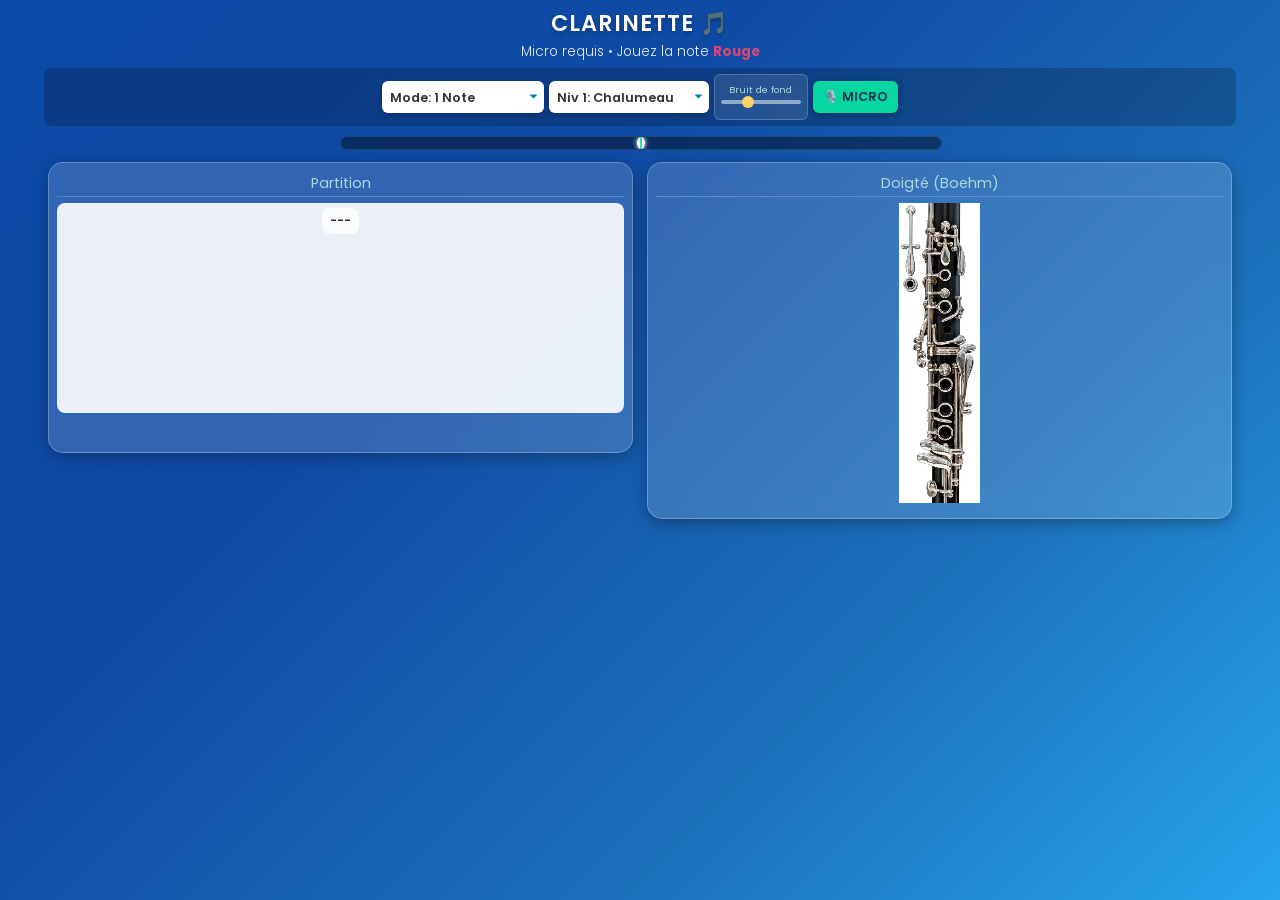
==== commit 01c9a41f: "Nouvelle VRAIE Clarinette" ====
--- a/index.html
+++ b/index.html
@@ -255,7 +255,7 @@
         /* Clarinette Visuelle */
         #fingering-container { 
             width: 100%; 
-            max-width: 180px; /* Plus étroit pour mobile */
+            max-width: 100px; /* Plus étroit pour mobile GILLOU 180px D'origine essai plus étroit */
             height: auto;
             position: relative; 
             display: flex;
@@ -413,7 +413,7 @@
 
         <div class="slider-container">
             <label for="noise-gate" class="slider-label">Bruit de fond</label>
-            <input type="range" id="noise-gate" min="0.01" max="0.2" step="0.01" value="0.05">
+            <input type="range" id="noise-gate" min="0.01" max="0.2" step="0.01" value="0.07">
         </div>
 
         <button id="start-btn">🎙️ Micro</button>
@@ -424,6 +424,7 @@
         <div id="tuner-bar"><div id="center-marker"></div><div id="tuner-indicator"></div></div>
     </div>
 
+    <!-- DIV DE LA BELLE PARTITION -->
     <div id="main-display">
         <div class="panel glass-panel">
             <h3>Partition</h3>
@@ -434,47 +435,7 @@
             <div id="note-name-display"></div>
         </div>
 
-        <!-- 
-            DIV DE LA CLARINETTE "BATON" GÉNÉRÉ PAR SVG PAS BELLE D'ORIGINE  
-        -->
-        <div class="panel glass-panel">
-            <h3>Doigté (Boehm)</h3>
-            <div id="fingering-container">
-                <svg class="clarinet-svg" viewBox="0 0 150 300" xmlns="http://www.w3.org/2000/svg"> <!--viewBox="0 0 100 400"-->
-                    <rect x="40" y="10" width="20" height="380" rx="10" fill="#181818" stroke="#333"/>
-                    
-                    <circle id="key-R" class="key" cx="25" cy="40" r="6" />
-                    <text x="5" y="45" fill="#888" font-size="8">12(R)</text>
-
-                    <circle id="key-T" class="hole" cx="50" cy="55" r="5" />
-                    <text x="75" y="60" fill="#888" font-size="8">T</text>
-
-                    <rect id="key-A" class="key" x="35" y="20" width="10" height="5" /> 
-                    <rect id="key-Ab" class="key" x="35" y="28" width="10" height="5" /> 
-                    
-                    <circle id="key-L1" class="hole" cx="50" cy="80" r="5" />
-                    <circle id="key-L2" class="hole" cx="50" cy="100" r="5" />
-                    <circle id="key-L3" class="hole" cx="50" cy="120" r="5" />
-                    
-                    <rect id="key-L4-E" class="key" x="65" y="130" width="15" height="8" rx="2"/> 
-                    <rect id="key-L4-F" class="key" x="65" y="140" width="15" height="8" rx="2"/> 
-                    <rect id="key-L4-Fsharp" class="key" x="20" y="135" width="15" height="8" rx="2"/> 
-                    
-                    <rect id="key-Side1" class="key" x="65" y="90" width="8" height="20" rx="2"/> 
-
-                    <circle id="key-R1" class="hole" cx="50" cy="180" r="5" />
-                    <circle id="key-R2" class="hole" cx="50" cy="200" r="5" />
-                    <circle id="key-R3" class="hole" cx="50" cy="220" r="5" />
-
-                    <rect id="key-R4-E" class="key" x="20" y="230" width="15" height="8" rx="2"/>
-                    <rect id="key-R4-F" class="key" x="20" y="240" width="15" height="8" rx="2"/>
-                    <rect id="key-R4-Fsharp" class="key" x="65" y="235" width="15" height="8" rx="2"/>
-                    <rect id="key-R4-Gsharp" class="key" x="65" y="215" width="15" height="8" rx="2"/> 
-                </svg>
-            </div>
-        </div>
-
-        <!-- ESSAI D'UNE DIV D'UNE BELLE CLARINETTE GILLOU -->
+        <!-- DIV DE LA BELLE CLARINETTE -->
         <div class="panel glass-panel">
             <h3>Doigté (Boehm)</h3>
             <div id="BelleClarinette">
@@ -517,18 +478,18 @@
  * --- ( A AJOUTER, COMPLETER, CORRIGER, MODIFIER )
  */
 const NOTES_DATA = {
-    "E3": { freq: 146.83, keys: ["T", "L1", "L2", "L3", "R1", "R2", "R3", "L4-E"] },
-    "F3": { freq: 155.56, keys: ["T", "L1", "L2", "L3", "R1", "R2", "R3", "L4-F"] },
-    "F#3": { freq: 164.81, keys: ["T", "L1", "L2", "L3", "R1", "R2", "R3", "R4-Fsharp"] },
+    "E3": { freq: 146.83, keys: ["T", "L1", "L2", "L3", "R1", "R2", "R3", "L4-E", "R4-F"] },
+    "F3": { freq: 155.56, keys: ["T", "L1", "L2", "L3", "R1", "R2", "R3", "R4-F"] },
+    "F#3": { freq: 164.81, keys: ["T", "L1", "L2", "L3", "R1", "R2", "R3", "L4-F#"] },
     "G3": { freq: 174.61, keys: ["T", "L1", "L2", "L3", "R1", "R2", "R3"] },
-    "G#3": { freq: 185.00, keys: ["T", "L1", "L2", "L3", "R1", "R2", "R3", "R4-Gsharp"] },
+    "G#3": { freq: 185.00, keys: ["T", "L1", "L2", "L3", "R1", "R2", "R3", "R4-G#"] },
     "A3": { freq: 196.00, keys: ["T", "L1", "L2", "L3", "R1", "R2"] },
     "A#3": { freq: 207.65, keys: ["T", "L1", "L2", "L3", "R1"] }, 
     "B3": { freq: 220.00, keys: ["T", "L1", "L2", "L3", "R2"] }, 
     "C4": { freq: 233.08, keys: ["T", "L1", "L2", "L3"] },
-    "C#4": { freq: 246.94, keys: ["T", "L1", "L2", "L3", "L4-Fsharp"] },
+    "C#4": { freq: 246.94, keys: ["T", "L1", "L2", "L3", "L4-C#"] },
     "D4": { freq: 261.63, keys: ["T", "L1", "L2"] },
-    "D#4": { freq: 277.18, keys: ["T", "L1", "L2", "Side1"] },
+    "D#4": { freq: 277.18, keys: ["T", "L1", "L2", "TR4"] },
     "E4": { freq: 293.66, keys: ["T", "L1"] },
     "F4": { freq: 311.13, keys: ["T"] },
     "F#4": { freq: 329.63, keys: ["L1"] },
@@ -537,17 +498,17 @@
     "A4": { freq: 392.00, keys: ["A"] },
     "A#4": { freq: 415.30, keys: ["A", "R"] }, 
     "B4": { freq: 440.00, keys: ["R", "T", "L1", "L2", "L3", "R1", "R2", "R3", "L4-E"] },
-    "C5": { freq: 466.16, keys: ["R", "T", "L1", "L2", "L3", "R1", "R2", "R3", "L4-F"] },
-    "C#5": { freq: 493.88, keys: ["R", "T", "L1", "L2", "L3", "R1", "R2", "R3", "R4-Fsharp"] },
+    "C5": { freq: 466.16, keys: ["R", "T", "L1", "L2", "L3", "R1", "R2", "R3", "R4-F"] },
+    "C#5": { freq: 493.88, keys: ["R", "T", "L1", "L2", "L3", "R1", "R2", "R3", "R4-F#"] },
     "D5": { freq: 523.25, keys: ["R", "T", "L1", "L2", "L3", "R1", "R2", "R3"] },
-    "D#5": { freq: 554.37, keys: ["R", "T", "L1", "L2", "L3", "R1", "R2", "R3", "R4-Gsharp"] },
+    "D#5": { freq: 554.37, keys: ["R", "T", "L1", "L2", "L3", "R1", "R2", "R3", "R4-G#"] },
     "E5": { freq: 587.33, keys: ["R", "T", "L1", "L2", "L3", "R1", "R2"] },
     "F5": { freq: 622.25, keys: ["R", "T", "L1", "L2", "L3", "R1"] },
     "F#5": { freq: 659.25, keys: ["R", "T", "L1", "L2", "L3", "R2"] },
     "G5": { freq: 698.46, keys: ["R", "T", "L1", "L2", "L3"] },
-    "G#5": { freq: 739.99, keys: ["R", "T", "L1", "L2", "L3", "R4-Gsharp"] },
+    "G#5": { freq: 739.99, keys: ["R", "T", "L1", "L2", "L3", "R4-G#"] },
     "A5": { freq: 783.99, keys: ["R", "T", "L1", "L2"] },
-    "A#5": { freq: 830.61, keys: ["R", "T", "L1", "L2", "Side1"] },
+    "A#5": { freq: 830.61, keys: ["R", "T", "L1", "L2", "TR4"] },
     "B5": { freq: 880.00, keys: ["R", "T", "L1"] },
     "C6": { freq: 932.33, keys: ["R", "T"] }
 };
@@ -904,26 +865,26 @@
 
 function showFingering(noteName) {
     // ICI SE TROUVE L'ANIMATION DE L'ANCIENNE CLARINETTE (TUBE NOIRE)
-    document.querySelectorAll('.key, .hole').forEach(el => {
-        el.style.fill = ""; 
-        el.style.stroke = ""; 
-        el.classList.remove('active', 'closed'); 
-    });
+    // document.querySelectorAll('.key, .hole').forEach(el => {
+    //    el.style.fill = ""; 
+    //    el.style.stroke = ""; 
+    //    el.classList.remove('active', 'closed'); 
+    // });
 
     const data = NOTES_DATA[noteName];
     if (!data) return;
 
-    data.keys.forEach(keyId => {
-        const el = document.getElementById(`key-${keyId}`);
-        if (el) {
-            if (el.classList.contains('hole')) {
-                el.classList.add('closed'); 
-            } else {
-                el.classList.add('active'); 
-            }
-        }
-    });
-    // FIN DE ICI SE TROUVE L'ANIMATION DE L'ANCIENNE CLARINETTE (TUBE NOIRE)
+    // data.keys.forEach(keyId => {
+    //    const el = document.getElementById(`key-${keyId}`);
+    //    if (el) {
+    //        if (el.classList.contains('hole')) {
+    //            el.classList.add('closed'); 
+    //        } else {
+    //            el.classList.add('active'); 
+    //        }
+    //    }
+    //});
+    // FIN DE L'ANIMATION DE L'ANCIENNE CLARINETTE (TUBE NOIRE)
 
     // --- NOUVEAU CODE (BELLE CLARINETTE) ---
     // On envoie la liste des clés (ex: ["T", "1", "2"]) à la fonction de dessin
@@ -933,16 +894,11 @@
 
     /** 4. INITIALISATION AU CHARGEMENT **/
     imgClarinette.onload = () => {
-    canvasClarinette.width = imgClarinette.width;
-    canvasClarinette.height = imgClarinette.height;
+        canvasClarinette.width = imgClarinette.width;
+        canvasClarinette.height = imgClarinette.height;
     // Au début, on dessine la clarinette sans pastille
-   updateBelleClarinette([]); 
+   updateBelleClarinette([]);
 };
-
-
-
-
-
 }
 
 // Events
@@ -958,34 +914,51 @@
     if(noteQueue.length > 0) drawStaff(noteQueue, queueIndex);
 });
 
-
-
-/** --- Insertion d'une representation d'une Belle Clarinette --- */
-
+/** 
+ * --- Insertion d'une representation d'une Belle Clarinette --- 
+ * --- Objet centralisant 46 NOTES MAIS 83 DOIGTÉS CAR PLUSIEURS DOIGTÉS POSSIBLES selon CERTAINES NOTES !!!
+**/
+const FINGERING_POSITIONS = {
+  "T":        { x: 32, y: 234 }, // Pouce arrière
+  "R":        { x: 33, y: 186 }, // Registre (12ème)
+  "A":        { x: 135, y: 160 }, // Clé de LA (gorge) "LA"
+  "Ab":       { x: 185, y: 185 }, // Clé de LAB (gorge) "SOL#"
+  "L1":       { x: 134, y: 208 }, // Index G
+  "L2":       { x: 134, y: 300 }, // Majeur G
+  "L3":       { x: 140, y: 368 }, // Annulaire G
+  "L4-E":     { x: 182, y: 452 }, // Auriculaire G - Mi
+  "L4-F":     { x: 206, y: 458 }, // Auriculaire G - Fa
+  "L4-F#":    { x: 210, y: 460 }, // Auriculaire G - Fa#
+  "L4-C#":    { x: 180, y: 395 }, // Auriculaire G - Do#
+  "TR1":      { x: 52, y: 395 }, // Trille 1 (Haut)
+  "TR2":      { x: 52, y: 418 }, // Trille 2
+  "TR3":      { x: 68, y: 440 }, // Trille 3
+  "TR4":      { x: 66, y: 464 }, // Trille 4 (Bas)
+  "R1":       { x: 135, y: 525 }, // Index D
+  "R2":       { x: 135, y: 600 }, // Majeur D
+  "R3":       { x: 135, y: 665 }, // Annulaire D
+  "R4-E":     { x: 68, y: 735 }, // Auriculaire D - Mi
+  "R4-F":     { x: 102, y: 745 }, // Auriculaire D - Fa
+  "R4-F#":    { x: 78, y: 700 }, // Auriculaire D - Fa#
+  "R4-G#":    { x: 112, y: 710 }, // Auriculaire D - Sol#
+  "Side1":    { x: 0, y: 0 }, // Mib/Sib latérale
+  "Side2":    { x: 0, y: 0 }  // Fa# chromatique latérale (Pouce G + trille 3 & 4)
+};
+ 
   const imageSrc = "BelleClarinette.jpg";
-
-  /** --- Objet centralisant 46 NOTES différentes MAIS 83 DOIGTÉS DIFFÉRENTS !!! 
-   *  --- CAR PLUSIEURS DOIGTÉS POSSIBLES selon CERTAINES NOTES !!!  --- */
-  const FINGERING_POSITIONS = {
-    "T":  { x: 135, y: 210 }, 
-    "L1": { x: 135, y: 318 }, // C'est le FA#3 le "L1"
-    "L2": { x: 135, y: 395 }, // Exemple à ajuster
-    // "R1": { x: ..., y: ... },
-  };
   const canvasClarinette = document.getElementById("canvasBelleClarinette");
   const ctxClarinette = canvasClarinette.getContext("2d");
   const imgClarinette = new Image();    // Chargement de l'image
   imgClarinette.src = imageSrc;         // Ou imgClarinette.src = "BelleClarinette.jpg";
 
 
-
 /** * FONCTION ESSENTIELLE : Elle dessine l'image ET les pastilles
  * @param {Array} activeKeys - Liste des clés à allumer (ex: ["T", "L1"])
  */
 function updateBelleClarinette(activeKeys = []) {
   if (!imgClarinette.complete) return; // Sécurité si l'image n'est pas encore prête
   // 1. On efface et on redessine l'image de fond
-  ctxClarinette.clearRect(0, 0, canvasClarinette.width, canvasClarinette.height); // A Commenter Peut-etre ???
+  // ctxClarinette.clearRect(0, 0, canvasClarinette.width, canvasClarinette.height); // A Commenter Peut-etre ???
   ctxClarinette.drawImage(imgClarinette, 0, 0);     // On redessine l'image (déjà en mémoire, donc ultra rapide)
 
   // 2. On dessine chaque pastille active
@@ -993,12 +966,13 @@
     const pos = FINGERING_POSITIONS[keyId];
     if (pos) {
       ctxClarinette.beginPath();
-      ctxClarinette.arc(pos.x, pos.y, 14, 0, Math.PI * 2);
+      ctxClarinette.arc(pos.x, pos.y, 16, 0, Math.PI * 2);
       ctxClarinette.fillStyle = "rgba(255, 0, 0, 0.8)"; // Rouge un peu transparent
       ctxClarinette.fill();
       ctxClarinette.strokeStyle = "white";
-      ctxClarinette.lineWidth = 2;
+      ctxClarinette.lineWidth = 0.5;
       ctxClarinette.stroke();
+      //<rect id="key-L4-Fsharp" class="key" x="20" y="135" width="15" height="8" rx="2"/>
     }
   });
 }
@@ -1007,66 +981,17 @@
 imgClarinette.onload = () => {
   canvasClarinette.width = imgClarinette.width;
   canvasClarinette.height = imgClarinette.height;
-  
-  // Affiche la clarinette avec le FA#3 (L1) par défaut pour tester
-  updateBelleClarinette(["L1"]); 
+  ctxClarinette.drawImage(imgClarinette, 0, 0);     // on dessine l'image dès qu'elle est prête
 };
 
 imgClarinette.onerror = function() {
   alert("Impossible de charger l'image : " + imageSrc);
 };
 
-  /*
-  img.onload = function() {
-    // Ajuster la taille du canvas à l'image
-    canvasClarinette.width = img.width;
-    canvasClarinette.height = img.height;
-
-    // Dessiner l'image
-    ctxClarinette.drawImage(img, 0, 0);
-
-    // Dessiner la pastille
-    ctxClarinette.beginPath();
-    ctxClarinette.arc(pastille.x, pastille.y, pastille.rayon, 0, Math.PI * 2);
-    ctxClarinette.fillStyle = pastille.couleur;
-    ctxClarinette.fill();
-
-    // Optionnel : bordure autour de la pastille
-    ctxClarinette.lineWidth = 2;
-    ctxClarinette.strokeStyle = "#fff";
-    ctxClarinette.stroke();
-  };
-  */
-  // On s'assure que l'image est chargée avant de faire quoi que ce soit
-  /*
-  imgClarinette.onload = () => {
-    canvasClarinette.width = imgClarinette.width;
-    canvasClarinette.height = imgClarinette.height;
-    // On dessine l'état initial (vide)
-    updateBelleClarinette([]); 
-  };
-  */
-
-  // Gestion des erreurs de chargement
-  img.onerror = function() {
-    alert("Impossible de charger l'image : " + imageSrc);
-  };
-
-  
- /** 5. OUTIL DE DEVE POUR MESURE X:-Y: (F12) **/
-canvasClarinette.addEventListener('mousedown', function(e) {
-    const rect = canvasClarinette.getBoundingClientRect();
-    const x = Math.round((e.clientX - rect.left) * (canvasClarinette.width / rect.width));
-    const y = Math.round((e.clientY - rect.top) * (canvasClarinette.height / rect.height));
-    
-    // Alerte visuelle pour être sûr que vous voyez les chiffres !
-    console.log("CLIC DÉTECTÉ -> x:", x, "y:", y);
-    // Optionnel : affiche les coordonnées directement sur l'écran pour aider
-    ctxClarinette.fillStyle = "yellow";
-    ctxClarinette.fillText(`x: ${x}, y: ${y}`, x, y);
-}); 
-
-
+// Gestion des erreurs de chargement
+// img.onerror = function() {
+//  alert("Impossible de charger l'image : " + imageSrc);
+//};
 
 </script>
 </body>
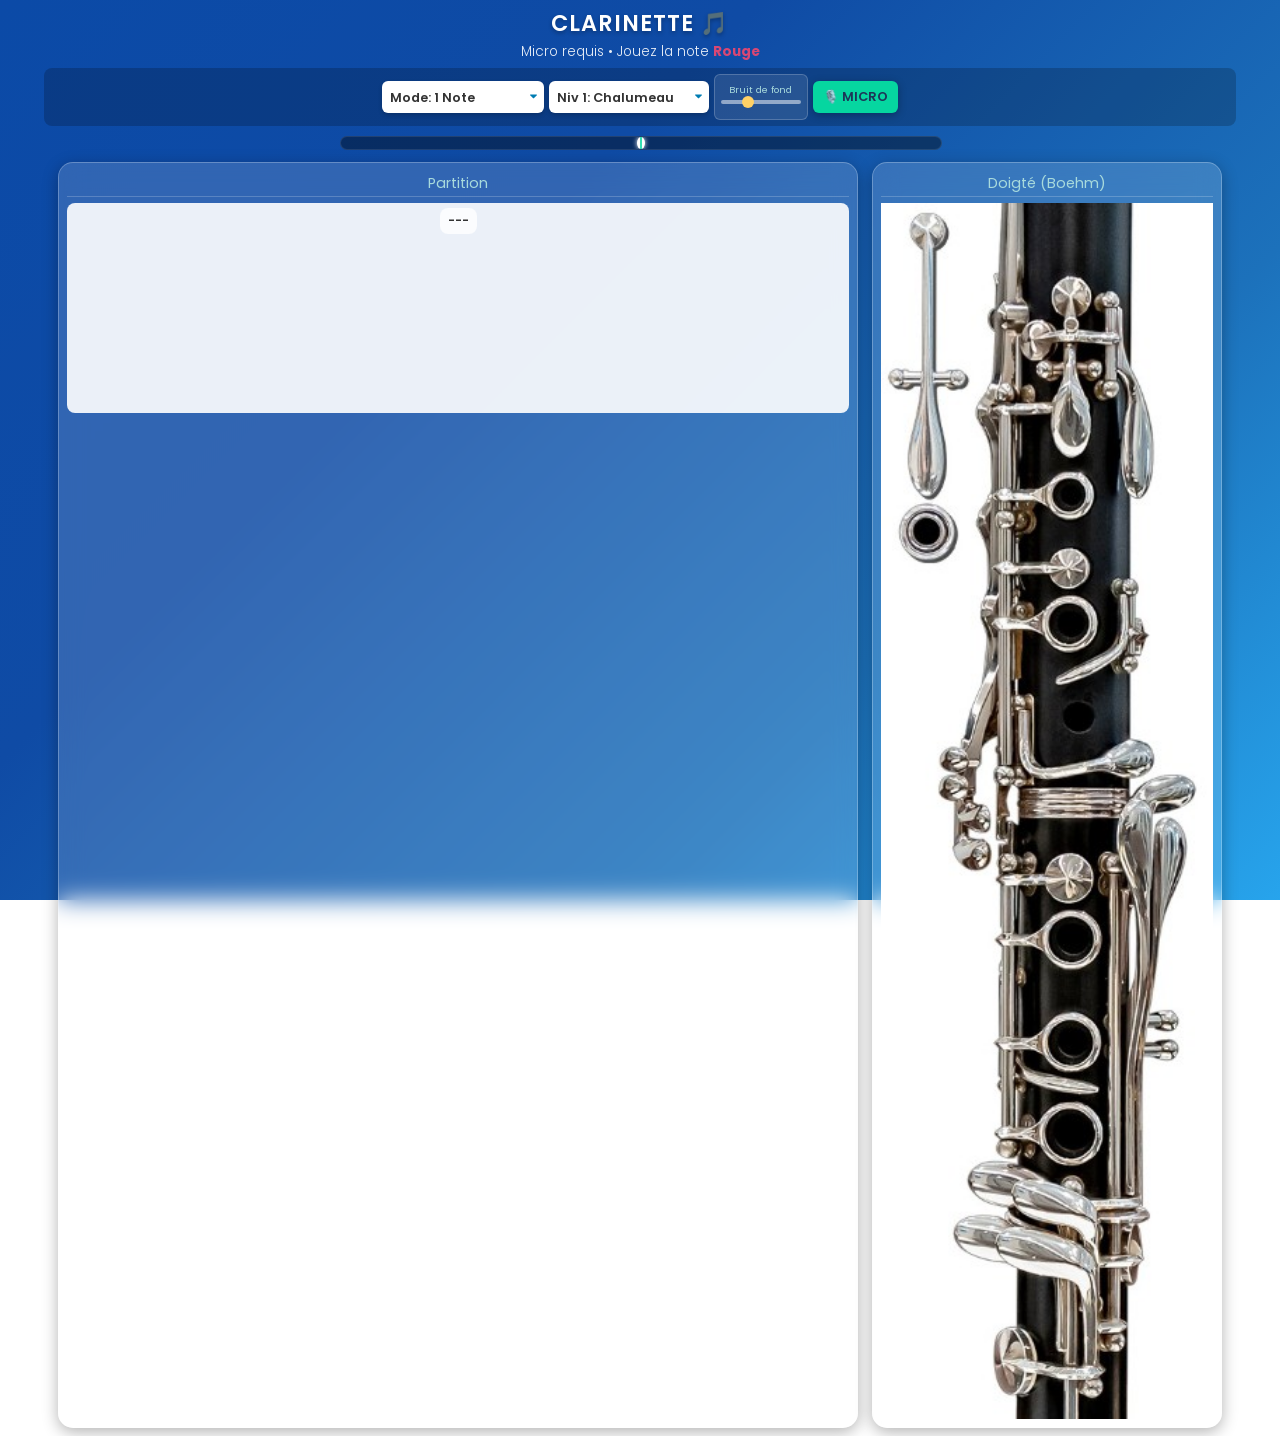
==== commit 63027c7e: "Nouvelle mise en page" ====
--- a/index.html
+++ b/index.html
@@ -14,13 +14,10 @@
             --glass-border: rgba(255, 255, 255, 0.25);
             
             --text-main: #ffffff;
-            /* Modif Gillou: couleur des Clés à boucher */
             --primary-btn: #e81616;
-            /* --primary-btn: #00b4d8;  Valeur d'origine */
             --start-btn: #06d6a0;
             --danger-color: #ef476f;
             --accent-gold: #ffd166;
-            /* --note-current: #ef476f; */
             --note-current: #60ef47;
             --note-success: #06d6a0;
             --note-pending: #000000;
@@ -37,18 +34,19 @@
             display: flex;
             flex-direction: column;
             align-items: center;
-            min-height: 100vh;
+            min-height: 100vh; /* S'assure de prendre au moins tout l'écran */
             overflow-x: hidden;
         }
 
         .app-container {
             width: 100%;
             max-width: 1200px;
-            padding: 4px; /* Très réduit pour mobile */
+            padding: 4px;
             box-sizing: border-box;
             display: flex;
             flex-direction: column;
             align-items: center;
+            flex-grow: 1; /* Permet à l'application de s'étirer en hauteur */
         }
 
         .glass-panel {
@@ -56,7 +54,7 @@
             backdrop-filter: blur(12px);
             -webkit-backdrop-filter: blur(12px);
             border: 1px solid var(--glass-border);
-            border-radius: 15px; /* Rayon réduit */
+            border-radius: 15px;
             box-shadow: 0 4px 16px 0 rgba(0, 0, 0, 0.3);
             margin: 4px;
             transition: transform 0.3s ease;
@@ -71,14 +69,14 @@
 
         h1 {
             margin: 0;
-            font-size: 1.4rem; /* Plus petit */
+            font-size: 1.4rem;
             font-weight: 600;
             text-transform: uppercase;
             letter-spacing: 1px;
             text-shadow: 0 2px 4px rgba(0,0,0,0.3);
         }
 
-        /* Controls Section - Optimisé Compact */
+        /* Controls Section */
         #controls {
             display: flex;
             gap: 5px;
@@ -110,7 +108,7 @@
             background-position: right .5em top 50%;
             background-size: .55em auto;
             padding-right: 1.5em;
-            height: 32px; /* Force height compact */
+            height: 32px;
         }
 
         .slider-container {
@@ -121,7 +119,7 @@
             padding: 2px 6px;
             border-radius: 6px;
             border: 1px solid rgba(255,255,255,0.2);
-            height: 40px;   /* D'origine: 32px */
+            height: 40px;
             justify-content: center;
         }
         
@@ -179,15 +177,57 @@
         button#start-btn { background: var(--start-btn); color: #1d3557; }
         button#next-btn { background: var(--accent-gold); color: #1d3557; display: none; }
 
+        /* Feedback Area */
+        #feedback-area {
+            margin: 4px 0 8px 0;
+            text-align: center;
+            width: 100%;
+            max-width: 600px;
+        }
+
+        /* Tuner Bar */
+        #tuner-bar {
+            width: 100%;
+            height: 12px;
+            background: rgba(0,0,0,0.4);
+            margin-top: 2px;
+            position: relative;
+            border-radius: 10px;
+            overflow: hidden;
+            border: 1px solid rgba(255,255,255,0.1);
+        }
+        #tuner-indicator {
+            width: 8px;
+            height: 100%;
+            background: #fff;
+            position: absolute;
+            left: 50%;
+            transform: translateX(-50%);
+            transition: left 0.1s linear, background-color 0.2s;
+            border-radius: 50%;
+            box-shadow: 0 0 5px #fff;
+        }
+        #center-marker {
+            width: 2px;
+            height: 100%;
+            background: var(--start-btn);
+            position: absolute;
+            left: 50%;
+            transform: translateX(-50%);
+            z-index: 1;
+            opacity: 0.8;
+        }
+
         /* Layout Principal */
         #main-display {
             display: flex;
             flex-direction: row;
             flex-wrap: wrap;
             justify-content: center;
-            align-items: flex-start;
+            align-items: stretch; /* Permet aux panels de s'étirer jusqu'en bas */
             gap: 6px;
             width: 100%;
+            flex-grow: 1; /* Pousse l'élément jusqu'en bas de la page disponible */
         }
 
         .panel {
@@ -195,11 +235,18 @@
             display: flex;
             flex-direction: column;
             align-items: center;
-            flex: 1 1 300px;
             min-width: 0;
-            width: 100%;
-            max-width: 600px;
             box-sizing: border-box;
+        }
+
+        /* Ajustement des proportions pour la version PC */
+        .panel:nth-child(1) {
+            flex: 2 1 400px; /* Prend plus de place horizontale */
+            max-width: 800px;
+        }
+        .panel:nth-child(2) {
+            flex: 1 1 250px; /* Plus étroit */
+            max-width: 350px;
         }
         
         h3 { 
@@ -228,62 +275,44 @@
         
         canvas#staff-canvas { 
             width: 100%; 
-            height: 200px; /* Hauteur fixe CSS, canvas interne géré par JS */
+            height: 200px; 
             z-index: 1; 
         }
 
-        canvas#canvasBelleClarinette { 
-            width: 100%; 
-            height: 300px; /* Hauteur fixe CSS, canvas interne géré par JS */
-            z-index: 1; 
-        }
-
         #detected-note {
-            /* Modif Gillou d'origine: position: absolute; */
-            position: absolute;  /* Modif Gillou d'origine: position: absolute;*/
-            /* top: 4px; */
-            /* right: 4px; */
-            /* z-index: 10; */
+            position: absolute; 
             padding: 2px 6px;
             border-radius: 8px;
             font-size: 0.8rem;
             text-align: center;
             pointer-events: none;
-            border: 2px solid transparent; /* Modif Gillou Bordure invisible */
-        }
-
-        /* Clarinette Visuelle */
-        #fingering-container { 
-            width: 100%; 
-            max-width: 100px; /* Plus étroit pour mobile GILLOU 180px D'origine essai plus étroit */
-            height: auto;
-            position: relative; 
+            border: 2px solid transparent; 
+        }
+
+        /* Conteneur et Image Belle Clarinette */
+        #BelleClarinette {
+            width: 100%;
             display: flex;
-            justify-content: center; 
-        }
-        .clarinet-svg { 
-            width: 100%; 
-            height: auto; 
-            max-height: 300px; /* Limite hauteur */
-            filter: drop-shadow(0 5px 10px rgba(0,0,0,0.5)); 
-        }
-        
-        /* Modif Gillou Pour la Clarinette */
-        .key { fill: #cfd8dc; stroke: #455a64; stroke-width: 1; transition: fill 0.2s; }
-        /*.key { fill: #cfd8dc; stroke: #ef1b1b; stroke-width: 1; transition: fill 0.2s; } */
-        .key.active { fill: var(--primary-btn); stroke: #fff; filter: drop-shadow(0 0 6px var(--primary-btn)); }
-        
-        /* Modif Gillou Pour la Clarinette */
-        .hole { fill: #263238; stroke: #90a4ae; stroke-width: 2; } 
-        /* .hole { fill: #f31515; stroke: #90a4ae; stroke-width: 2; }*/
-        .hole.closed { fill: var(--primary-btn); stroke: #fff; }
-
-        /* Feedback Area */
-        #feedback-area {
-            margin: 4px 0 8px 0;
-            text-align: center;
-            width: 100%;
-            max-width: 600px;
+            justify-content: center;
+            align-items: center;
+            flex-grow: 1; /* Permet de centrer l'image dans le grand panneau vertical */
+        }
+
+        canvas#canvasBelleClarinette { 
+            width: 100%; /* Prendra la largeur dispo sans dépasser */
+            max-width: 100%;
+            height: auto; /* Maintient les proportions strictes de l'image (non écrasée) */
+            object-fit: contain;
+            z-index: 1; 
+        }
+
+        #note-name-display {
+            margin-top: 2px; 
+            font-size: 1.2rem; 
+            font-weight: 700; 
+            color: var(--note-success);
+            text-shadow: 0 2px 10px rgba(0,0,0,0.2);
+            min-height: 1.5em;
         }
 
         .status-detected { 
@@ -307,86 +336,64 @@
         
         @keyframes popIn { 0% { transform: scale(0.5); opacity: 0; } 100% { transform: scale(1); opacity: 1; } }
 
-        /* Tuner Bar */
-        #tuner-bar {
-            width: 100%;
-            height: 12px; /* Très fin : 8px*/
-            background: rgba(0,0,0,0.4);
-            margin-top: 2px;
-            position: relative;
-            border-radius: 10px;
-            overflow: hidden;
-            border: 1px solid rgba(255,255,255,0.1);
-        }
-        #tuner-indicator {
-            width: 8px;
-            height: 100%;
-            background: #fff;
-            position: absolute;
-            left: 50%;
-            transform: translateX(-50%);
-            transition: left 0.1s linear, background-color 0.2s;
-            border-radius: 50%;
-            box-shadow: 0 0 5px #fff;
-        }
-        #center-marker {
-            width: 2px;
-            height: 100%;
-            background: var(--start-btn);
-            position: absolute;
-            left: 50%;
-            transform: translateX(-50%);
-            z-index: 1;
-            opacity: 0.8;
-        }
-        
-        #note-name-display {
-            margin-top: 2px; 
-            font-size: 1.2rem; 
-            font-weight: 700; 
-            /* Modif Gillou Couleur du nom de la note en dessous en rouge TROP FLASH !!! */
-            color: var(--note-success);
-            /* color: var(--primary-btn); */
-            text-shadow: 0 2px 10px rgba(0,0,0,0.2);
-            min-height: 1.5em;
-        }
-
         /* Media Queries SPÉCIFIQUE MOBILE */
         @media (max-width: 600px) {
-            h1 { font-size: 1.2rem; }
-            #instruction { font-size: 0.75rem !important; }
-
-            /* Grille compacte */
+            .app-container { padding: 2px; }
+            header { padding: 0; margin-bottom: 2px; }
+            h1 { font-size: 1.1rem; }
+            #instruction { font-size: 0.75rem !important; margin-top: 0; }
+
+            /* Grille compacte optimisée hauteur */
             #controls { 
                 display: grid;
-                grid-template-columns: 1fr 1fr 1fr; /* 3 colonnes pour gagner de la place */
-                gap: 4px;
-                padding: 4px;
+                grid-template-columns: 1fr 1fr 1fr;
+                gap: 2px;
+                padding: 2px;
+                margin-bottom: 2px;
             }
             
-            select { grid-column: span 1; font-size: 0.75rem; padding: 2px 4px; height: 30px; }
-            #mode-select { grid-column: 1 / span 2; } /* Prend 2 places */
+            select { grid-column: span 1; font-size: 0.75rem; padding: 0 4px; height: 28px; }
+            #mode-select { grid-column: 1 / span 2; } 
             #level-select { grid-column: 3 / span 1; } 
             
             .slider-container { 
                 grid-column: 1 / span 2; 
-                height: 30px; 
+                height: 28px; 
             }
             
             #start-btn, #next-btn { 
                 grid-column: 3 / span 1; 
                 width: 100%; 
                 font-size: 0.75rem; 
-                height: 30px;
+                height: 28px;
             }
 
-            #main-display { flex-direction: column; align-items: center; }
-            .panel { width: 100%; margin: 0 0 6px 0; padding: 6px; }
+            #feedback-area { margin: 2px 0 4px 0; }
+            #tuner-bar { height: 14px; /* Reste épaisse pour la visibilité */ }
+
+            #main-display { flex-direction: column; align-items: stretch; gap: 4px; }
             
-            .clarinet-svg { max-height: 280px; }
+            .panel:nth-child(1), .panel:nth-child(2) { 
+                width: 100%; 
+                margin: 0; 
+                padding: 4px; 
+                max-width: 100%;
+                flex: auto; /* Désactive la répartition PC */
+            }
             
-            /* Canvas ajusté */
-            canvas#staff-canvas { height: 160px; } /* Moins haut sur mobile */
+            h3 { font-size: 0.8rem; margin: 0 0 2px 0; padding-bottom: 1px; }
+            
+            #staff-container { padding: 0; }
+            canvas#staff-canvas { height: 120px; } /* Ajusté pour laisser de la place */
+            #note-name-display { font-size: 1rem; min-height: 1.2em; margin-top: 0; }
+
+            /* Image mobile restreinte par la hauteur de l'écran pour éviter le scroll excessif */
+            canvas#canvasBelleClarinette { 
+                max-height: 40vh; /* La clarinette ne dépassera pas 40% de la hauteur de l'écran */
+                width: auto;
+                margin: 0 auto;
+                display: block;
+            }
         }
     </style>
 </head>
@@ -424,7 +431,6 @@
         <div id="tuner-bar"><div id="center-marker"></div><div id="tuner-indicator"></div></div>
     </div>
 
-    <!-- DIV DE LA BELLE PARTITION -->
     <div id="main-display">
         <div class="panel glass-panel">
             <h3>Partition</h3>
@@ -435,7 +441,6 @@
             <div id="note-name-display"></div>
         </div>
 
-        <!-- DIV DE LA BELLE CLARINETTE -->
         <div class="panel glass-panel">
             <h3>Doigté (Boehm)</h3>
             <div id="BelleClarinette">
@@ -864,30 +869,9 @@
 }
 
 function showFingering(noteName) {
-    // ICI SE TROUVE L'ANIMATION DE L'ANCIENNE CLARINETTE (TUBE NOIRE)
-    // document.querySelectorAll('.key, .hole').forEach(el => {
-    //    el.style.fill = ""; 
-    //    el.style.stroke = ""; 
-    //    el.classList.remove('active', 'closed'); 
-    // });
-
     const data = NOTES_DATA[noteName];
     if (!data) return;
 
-    // data.keys.forEach(keyId => {
-    //    const el = document.getElementById(`key-${keyId}`);
-    //    if (el) {
-    //        if (el.classList.contains('hole')) {
-    //            el.classList.add('closed'); 
-    //        } else {
-    //            el.classList.add('active'); 
-    //        }
-    //    }
-    //});
-    // FIN DE L'ANIMATION DE L'ANCIENNE CLARINETTE (TUBE NOIRE)
-
-    // --- NOUVEAU CODE (BELLE CLARINETTE) ---
-    // On envoie la liste des clés (ex: ["T", "1", "2"]) à la fonction de dessin
     if (data && data.keys) {
         updateBelleClarinette(data.keys);
     }
@@ -914,8 +898,7 @@
     if(noteQueue.length > 0) drawStaff(noteQueue, queueIndex);
 });
 
-/** 
- * --- Insertion d'une representation d'une Belle Clarinette --- 
+/** * --- Insertion d'une representation d'une Belle Clarinette --- 
  * --- Objet centralisant 46 NOTES MAIS 83 DOIGTÉS CAR PLUSIEURS DOIGTÉS POSSIBLES selon CERTAINES NOTES !!!
 **/
 const FINGERING_POSITIONS = {
@@ -956,23 +939,19 @@
  * @param {Array} activeKeys - Liste des clés à allumer (ex: ["T", "L1"])
  */
 function updateBelleClarinette(activeKeys = []) {
-  if (!imgClarinette.complete) return; // Sécurité si l'image n'est pas encore prête
-  // 1. On efface et on redessine l'image de fond
-  // ctxClarinette.clearRect(0, 0, canvasClarinette.width, canvasClarinette.height); // A Commenter Peut-etre ???
-  ctxClarinette.drawImage(imgClarinette, 0, 0);     // On redessine l'image (déjà en mémoire, donc ultra rapide)
-
-  // 2. On dessine chaque pastille active
+  if (!imgClarinette.complete) return; 
+  ctxClarinette.drawImage(imgClarinette, 0, 0);     
+
   activeKeys.forEach(keyId => {
     const pos = FINGERING_POSITIONS[keyId];
     if (pos) {
       ctxClarinette.beginPath();
       ctxClarinette.arc(pos.x, pos.y, 16, 0, Math.PI * 2);
-      ctxClarinette.fillStyle = "rgba(255, 0, 0, 0.8)"; // Rouge un peu transparent
+      ctxClarinette.fillStyle = "rgba(255, 0, 0, 0.8)"; 
       ctxClarinette.fill();
       ctxClarinette.strokeStyle = "white";
       ctxClarinette.lineWidth = 0.5;
       ctxClarinette.stroke();
-      //<rect id="key-L4-Fsharp" class="key" x="20" y="135" width="15" height="8" rx="2"/>
     }
   });
 }
@@ -981,18 +960,13 @@
 imgClarinette.onload = () => {
   canvasClarinette.width = imgClarinette.width;
   canvasClarinette.height = imgClarinette.height;
-  ctxClarinette.drawImage(imgClarinette, 0, 0);     // on dessine l'image dès qu'elle est prête
+  ctxClarinette.drawImage(imgClarinette, 0, 0);     
 };
 
 imgClarinette.onerror = function() {
   alert("Impossible de charger l'image : " + imageSrc);
 };
 
-// Gestion des erreurs de chargement
-// img.onerror = function() {
-//  alert("Impossible de charger l'image : " + imageSrc);
-//};
-
 </script>
 </body>
 </html>
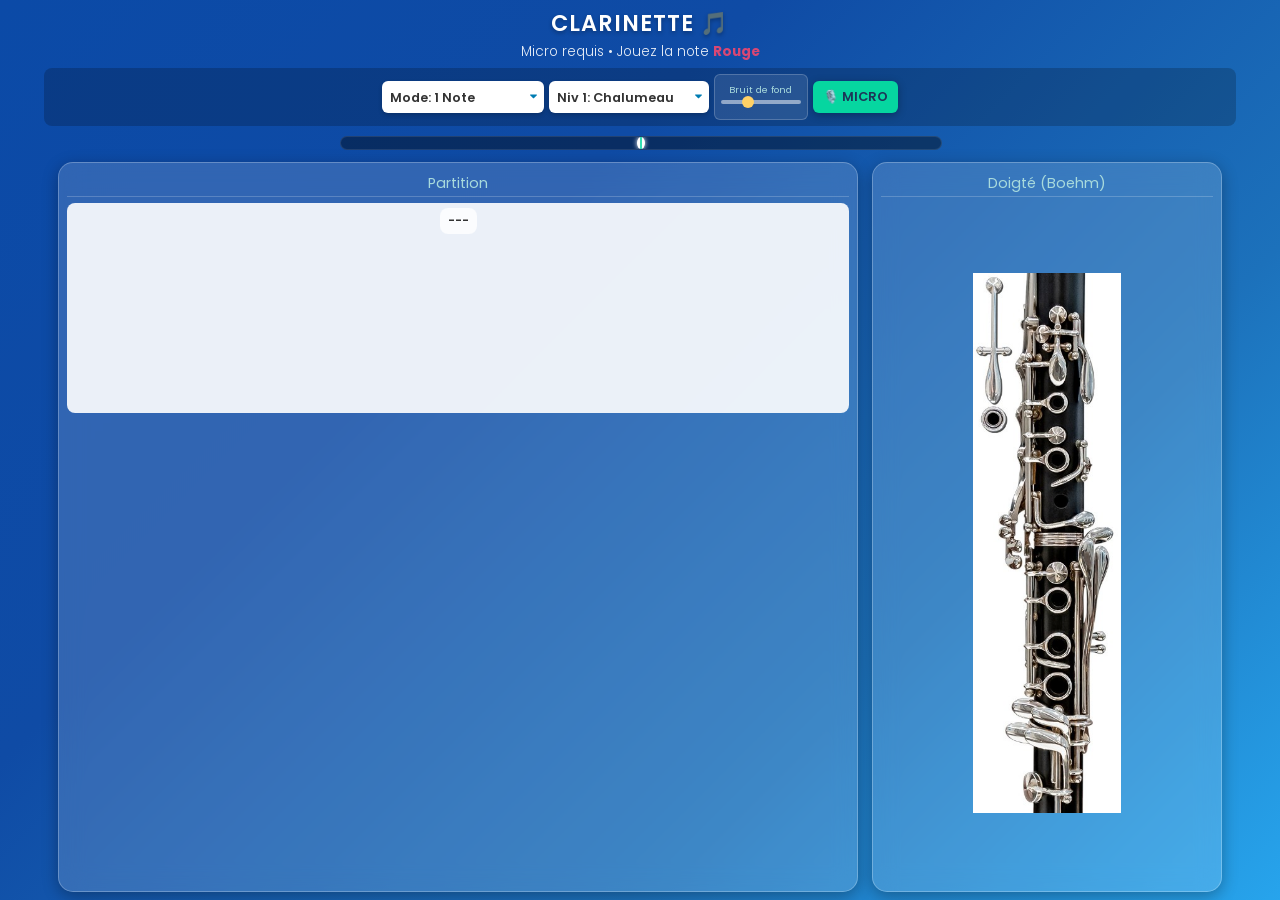
==== commit 4a712719: "Nouvelle mise en page" ====
--- a/index.html
+++ b/index.html
@@ -227,7 +227,7 @@
             align-items: stretch; /* Permet aux panels de s'étirer jusqu'en bas */
             gap: 6px;
             width: 100%;
-            flex-grow: 1; /* Pousse l'élément jusqu'en bas de la page disponible */
+            flex-grow: 1; 
         }
 
         .panel {
@@ -295,14 +295,18 @@
             display: flex;
             justify-content: center;
             align-items: center;
-            flex-grow: 1; /* Permet de centrer l'image dans le grand panneau vertical */
+            flex-grow: 1; 
         }
 
         canvas#canvasBelleClarinette { 
-            width: 100%; /* Prendra la largeur dispo sans dépasser */
+            /* MODIFICATION PC : Restriction stricte de la hauteur pour empêcher le scroll */
             max-width: 100%;
-            height: auto; /* Maintient les proportions strictes de l'image (non écrasée) */
+            max-height: 60vh; /* Bloqué à 55% de la hauteur de l'écran maximum */
+            width: auto;      /* S'adapte proportionnellement à la hauteur */
+            height: auto; 
             object-fit: contain;
+            display: block;
+            margin: 0 auto;
             z-index: 1; 
         }
 
@@ -369,7 +373,7 @@
             }
 
             #feedback-area { margin: 2px 0 4px 0; }
-            #tuner-bar { height: 14px; /* Reste épaisse pour la visibilité */ }
+            #tuner-bar { height: 14px; }
 
             #main-display { flex-direction: column; align-items: stretch; gap: 4px; }
             
@@ -378,13 +382,13 @@
                 margin: 0; 
                 padding: 4px; 
                 max-width: 100%;
-                flex: auto; /* Désactive la répartition PC */
+                flex: auto; 
             }
             
             h3 { font-size: 0.8rem; margin: 0 0 2px 0; padding-bottom: 1px; }
             
             #staff-container { padding: 0; }
-            canvas#staff-canvas { height: 120px; } /* Ajusté pour laisser de la place */
+            canvas#staff-canvas { height: 140px; } /* Augmenté pour ne plus tronquer le Mi 3 ou les suraiguës */
             #note-name-display { font-size: 1rem; min-height: 1.2em; margin-top: 0; }
 
             /* Image mobile restreinte par la hauteur de l'écran pour éviter le scroll excessif */
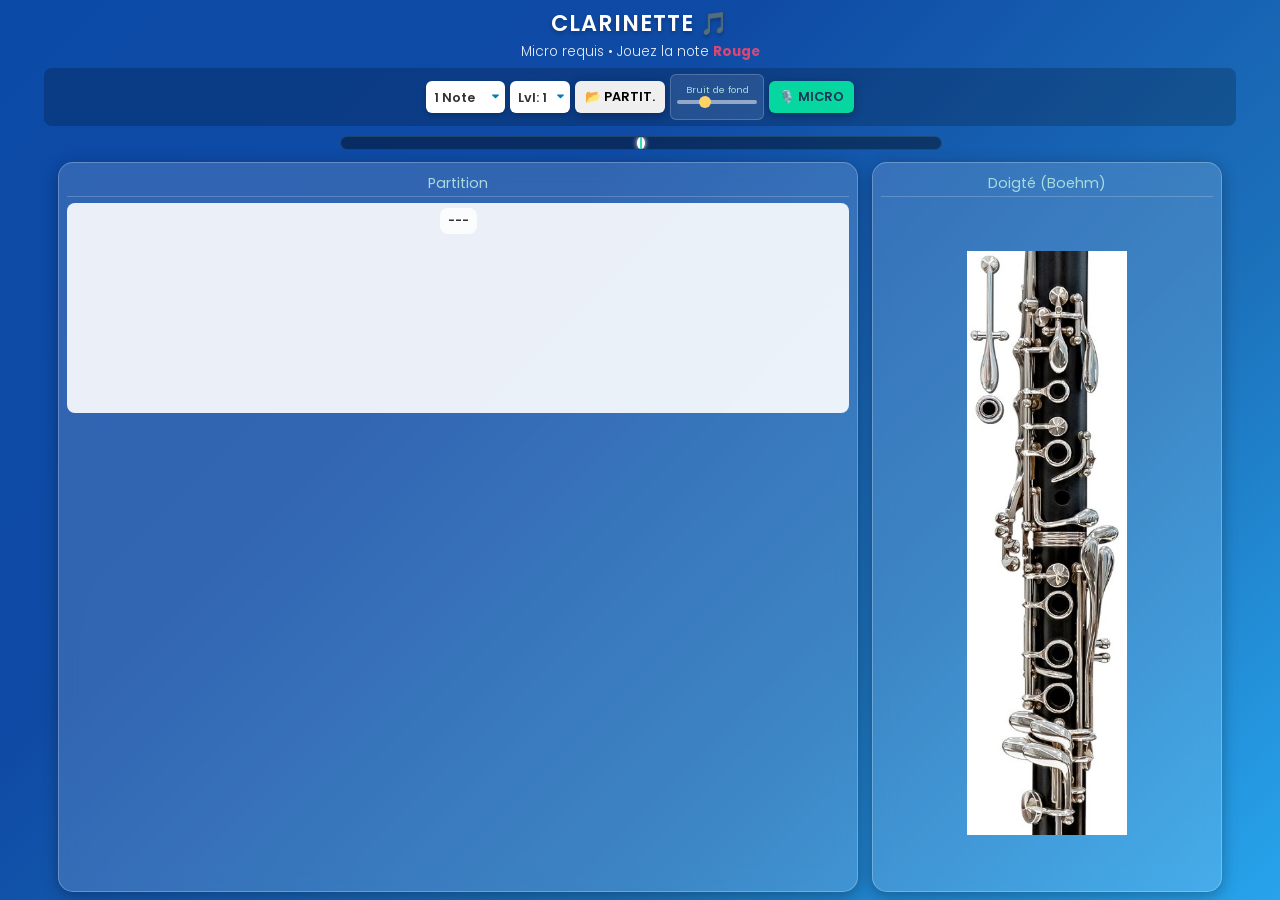
==== commit 245db305: "Last version" ====
--- a/index.html
+++ b/index.html
@@ -34,7 +34,7 @@
             display: flex;
             flex-direction: column;
             align-items: center;
-            min-height: 100vh; /* S'assure de prendre au moins tout l'écran */
+            min-height: 100vh;
             overflow-x: hidden;
         }
 
@@ -46,7 +46,7 @@
             display: flex;
             flex-direction: column;
             align-items: center;
-            flex-grow: 1; /* Permet à l'application de s'étirer en hauteur */
+            flex-grow: 1;
         }
 
         .glass-panel {
@@ -224,7 +224,7 @@
             flex-direction: row;
             flex-wrap: wrap;
             justify-content: center;
-            align-items: stretch; /* Permet aux panels de s'étirer jusqu'en bas */
+            align-items: stretch;
             gap: 6px;
             width: 100%;
             flex-grow: 1; 
@@ -239,13 +239,12 @@
             box-sizing: border-box;
         }
 
-        /* Ajustement des proportions pour la version PC */
         .panel:nth-child(1) {
-            flex: 2 1 400px; /* Prend plus de place horizontale */
+            flex: 2 1 400px;
             max-width: 800px;
         }
         .panel:nth-child(2) {
-            flex: 1 1 250px; /* Plus étroit */
+            flex: 1 1 250px;
             max-width: 350px;
         }
         
@@ -289,7 +288,6 @@
             border: 2px solid transparent; 
         }
 
-        /* Conteneur et Image Belle Clarinette */
         #BelleClarinette {
             width: 100%;
             display: flex;
@@ -299,10 +297,9 @@
         }
 
         canvas#canvasBelleClarinette { 
-            /* MODIFICATION PC : Restriction stricte de la hauteur pour empêcher le scroll */
             max-width: 100%;
-            max-height: 60vh; /* Bloqué à 55% de la hauteur de l'écran maximum */
-            width: auto;      /* S'adapte proportionnellement à la hauteur */
+            max-height: 65vh;
+            width: auto;
             height: auto; 
             object-fit: contain;
             display: block;
@@ -347,18 +344,19 @@
             h1 { font-size: 1.1rem; }
             #instruction { font-size: 0.75rem !important; margin-top: 0; }
 
-            /* Grille compacte optimisée hauteur */
+            /* Grille compacte optimisée : 3 boutons sur la même ligne */
             #controls { 
                 display: grid;
                 grid-template-columns: 1fr 1fr 1fr;
-                gap: 2px;
-                padding: 2px;
+                gap: 4px;
+                padding: 4px;
                 margin-bottom: 2px;
             }
             
-            select { grid-column: span 1; font-size: 0.75rem; padding: 0 4px; height: 28px; }
-            #mode-select { grid-column: 1 / span 2; } 
-            #level-select { grid-column: 3 / span 1; } 
+            select, button { font-size: 0.7rem; padding: 0 2px; height: 28px; width: 100%; }
+            #mode-select { grid-column: 1 / span 1; } 
+            #level-select { grid-column: 2 / span 1; } 
+            #upload-btn { grid-column: 3 / span 1; display: flex; align-items: center; justify-content: center;}
             
             .slider-container { 
                 grid-column: 1 / span 2; 
@@ -388,12 +386,11 @@
             h3 { font-size: 0.8rem; margin: 0 0 2px 0; padding-bottom: 1px; }
             
             #staff-container { padding: 0; }
-            canvas#staff-canvas { height: 140px; } /* Augmenté pour ne plus tronquer le Mi 3 ou les suraiguës */
+            canvas#staff-canvas { height: 140px; }
             #note-name-display { font-size: 1rem; min-height: 1.2em; margin-top: 0; }
 
-            /* Image mobile restreinte par la hauteur de l'écran pour éviter le scroll excessif */
             canvas#canvasBelleClarinette { 
-                max-height: 40vh; /* La clarinette ne dépassera pas 40% de la hauteur de l'écran */
+                max-height: 40vh;
                 width: auto;
                 margin: 0 auto;
                 display: block;
@@ -411,16 +408,19 @@
 
     <div id="controls">
         <select id="mode-select">
-            <option value="single">Mode: 1 Note</option>
-            <option value="series">Mode: Série 5 Notes</option>
+            <option value="single">1 Note</option>
+            <option value="series">5 Notes</option>
         </select>
         <select id="level-select">
-            <option value="1">Niv 1: Chalumeau</option>
-            <option value="2">Niv 2: Passage</option>
-            <option value="3">Niv 3: Clairon</option>
-            <option value="4">Niv 4: Chromatique</option>
-            <option value="5">Niv 5: Expert</option>
+            <option value="1">Lvl: 1</option>
+            <option value="2">Lvl: 2</option>
+            <option value="3">Lvl: 3</option>
+            <option value="4">Lvl: 4</option>
+            <option value="5">Lvl: 5</option>
         </select>
+
+        <input type="file" id="file-upload" accept=".txt" style="display: none;">
+        <button id="upload-btn" onclick="document.getElementById('file-upload').click();">📂 Partit.</button>
 
         <div class="slider-container">
             <label for="noise-gate" class="slider-label">Bruit de fond</label>
@@ -470,9 +470,17 @@
     "B": "Si"
 };
 
-/**
- * --- TRANSLATION EN NOTES FRANCAISE ---
- */
+// Dictionnaire inverse pour parser les fichiers texte en Français
+const FR_TO_EN = {
+    "do": "C", "do#": "C#", "réb": "Db", "reb": "Db",
+    "ré": "D", "re": "D", "ré#": "D#", "re#": "D#", "mib": "Eb",
+    "mi": "E",
+    "fa": "F", "fa#": "F#", "solb": "Gb",
+    "sol": "G", "sol#": "G#", "lab": "Ab",
+    "la": "A", "la#": "A#", "sib": "Bb",
+    "si": "B"
+};
+
 function getFrenchNoteName(noteKey) {
     const match = noteKey.match(/^([A-G][#b]?)(\d)$/);
     if (match) {
@@ -482,10 +490,6 @@
     return noteKey;
 }
 
-/**
- * --- DOIGTÉES SELON LES NOTES !!! IMPORTANT POUR LES 2 REPRÉSENTATIONS !!! --- 
- * --- ( A AJOUTER, COMPLETER, CORRIGER, MODIFIER )
- */
 const NOTES_DATA = {
     "E3": { freq: 146.83, keys: ["T", "L1", "L2", "L3", "R1", "R2", "R3", "L4-E", "R4-F"] },
     "F3": { freq: 155.56, keys: ["T", "L1", "L2", "L3", "R1", "R2", "R3", "R4-F"] },
@@ -522,7 +526,6 @@
     "C6": { freq: 932.33, keys: ["R", "T"] }
 };
 
-// AJOUT DES BÉMOLS (Enharmonie)
 const ENHARMONICS = {
     "Gb3": "F#3", "Ab3": "G#3", "Bb3": "A#3", "Db4": "C#4", "Eb4": "D#4",
     "Gb4": "F#4", "Ab4": "G#4", "Bb4": "A#4", "Db5": "C#5", "Eb5": "D#5",
@@ -530,14 +533,9 @@
 };
 
 for (let [flat, sharp] of Object.entries(ENHARMONICS)) {
-    if (NOTES_DATA[sharp]) {
-        NOTES_DATA[flat] = NOTES_DATA[sharp];
-    }
-}
-
-/**
- * --- CHOIX DES NOTES SELON LE NIVEAU DE DIFFFICULTÉE ---
- */
+    if (NOTES_DATA[sharp]) NOTES_DATA[flat] = NOTES_DATA[sharp];
+}
+
 const LEVELS = {
     1: ["E3", "F3", "F#3", "G3", "G#3", "A3", "Bb3", "B3", "C4", "C#4", "D4", "Eb4", "E4", "F4", "F#4", "G4"], 
     2: ["G3", "A3", "Bb3", "B3", "C4", "C#4", "D4", "Eb4", "E4", "F4", "F#4", "G4", "Ab4", "A4", "Bb4", "B4", "C5"], 
@@ -550,25 +548,19 @@
  * --- ETAT DU JEU ---
  */
 let noteQueue = []; 
+let durationQueue = []; // NOUVEAU : Gère les temps indépendamment
 let queueIndex = 0; 
-
-/**
- * --- MOTEUR AUDIO (AVEC NOISE GATE) ---
- */
+let isPlayingPartition = false; 
+
 let audioContext;
 let analyser;
 let microphone;
 let isListening = false;
 
-/**
- * --- FONCTON ASYNCHRONE D'ANALYSE DE LA FRÉQUENCE PORTEUSE ---
- */
 async function initAudio() {
     try {
         audioContext = new (window.AudioContext || window.webkitAudioContext)();
-        if (audioContext.state === 'suspended') {
-            await audioContext.resume();
-        }
+        if (audioContext.state === 'suspended') await audioContext.resume();
         analyser = audioContext.createAnalyser();
         analyser.fftSize = 2048;
         
@@ -583,38 +575,30 @@
         updateControlsVisibility();
         document.getElementById('instruction').innerText = "Jouez pour valider !";
         
-        startNewSequence(); 
+        if (!isPlayingPartition) startNewSequence(); 
+        else updateUI();
     } catch (err) {
         alert("Erreur Micro: " + err);
     }
 }
 
-/**
- * --- GESTION DU BOUTON SUIVANT ---
- */
 function updateControlsVisibility() {
     const mode = document.getElementById('mode-select').value;
-    // Grid gère l'affichage, on joue juste sur le display none/block
     const nextBtn = document.getElementById('next-btn');
-    if (mode === 'single' && isListening) {
-        nextBtn.style.display = 'inline-flex'; // inline-flex pour centrer le texte
+    if (!isPlayingPartition && mode === 'single' && isListening) {
+        nextBtn.style.display = 'inline-flex';
     } else {
         nextBtn.style.display = 'none';
     }
 }
 
-/**
- * --- GESTION DU CURSEUR ANTI-BRUIT ---
- */
 function autoCorrelate(buf, sampleRate) {
     let size = buf.length;
     let rms = 0;
     for (let i = 0; i < size; i++) { let val = buf[i]; rms += val * val; }
     rms = Math.sqrt(rms / size);
     
-    // Valeur slider
     const noiseThreshold = parseFloat(document.getElementById('noise-gate').value);
-    
     if (rms < noiseThreshold) return -1; 
 
     let r1 = 0, r2 = size - 1, thres = 0.2;
@@ -648,54 +632,42 @@
     requestAnimationFrame(updatePitch);
 }
 
-/**
- * --- LOGIQUE DE JEU ---
- */
 function getRandomNote(level) {
     const notesPool = LEVELS[level];
     return notesPool[Math.floor(Math.random() * notesPool.length)];
 }
 
-/**
- * --- LOGIQUE DU MODE DE JEU NOTE/ NOTE OU SÉRIE DE 5 NOTES ---
- */
 function startNewSequence() {
+    isPlayingPartition = false; 
     const mode = document.getElementById('mode-select').value;
     const level = parseInt(document.getElementById('level-select').value);
     
     noteQueue = [];
+    durationQueue = [];
     queueIndex = 0;
     
     const count = (mode === 'series') ? 5 : 1;
-    
     for(let i=0; i<count; i++) {
         let newNote;
-        do {
-            newNote = getRandomNote(level);
-        } while (noteQueue.length > 0 && newNote === noteQueue[noteQueue.length-1]);
+        do { newNote = getRandomNote(level); } while (noteQueue.length > 0 && newNote === noteQueue[noteQueue.length-1]);
         noteQueue.push(newNote);
+        durationQueue.push(1); // Noire par défaut pour l'aléatoire
     }
-    
     updateUI();
 }
 
-/**
- * --- AFFICHAGE AU DESSUS DE LA PORTÉE SI LA NOTE EST JUSTE DANS UN ENCADRÉ ---
- */
 function updateUI() {
-    // Réinitialisation affichage
     const displayElement = document.getElementById('detected-note');
     displayElement.innerText = "Attente...";
     displayElement.className = "status-detected";
-    // Modif Gillou pour "effacer les bords du Label contenant la fréquence perçue"
-    displayElement.style.backgroundColor = "rgba(255,255,255,0.1)"; // Reset background "rgba(255,255,255,0.8)"
+    displayElement.style.backgroundColor = "rgba(255,255,255,0.1)"; 
 
     document.getElementById('tuner-indicator').style.left = "50%";
     document.getElementById('tuner-indicator').style.backgroundColor = "#fff";
 
     const currentNote = noteQueue[queueIndex];
     
-    drawStaff(noteQueue, queueIndex);
+    drawStaff(noteQueue, durationQueue, queueIndex);
     
     if(currentNote) {
         showFingering(currentNote);
@@ -705,16 +677,12 @@
     }
 }
 
-/**
- * --- ANALYSE DE LA FRÉQUENCE DE LA NOTE ---
- */
 function checkNote(detectedFreq) {
     if (queueIndex >= noteQueue.length) return;
 
     const currentTarget = noteQueue[queueIndex];
     const targetData = NOTES_DATA[currentTarget];
     const targetFreq = targetData.freq;
-    
     const centsDiff = 600 * Math.log2(detectedFreq / targetFreq); 
 
     const tunerIndicator = document.getElementById('tuner-indicator');
@@ -729,49 +697,55 @@
         if (!displayElement.dataset.successLocked) {
             displayElement.dataset.successLocked = "true";
             
-            const mode = document.getElementById('mode-select').value;
-            
-            if (mode === 'series') {
+            if (isPlayingPartition) {
                 displayElement.innerHTML = `<span class="status-match">${getFrenchNoteName(currentTarget)} OK!</span>`;
                 queueIndex++;
-                
                 setTimeout(() => {
                     displayElement.dataset.successLocked = "";
                     if (queueIndex >= noteQueue.length) {
-                          displayElement.innerHTML = `<span class="status-match" style="background-color:var(--accent-gold); color:#1d3557;">TERMINÉ !</span>`;
-                          drawStaff(noteQueue, queueIndex); 
-                          setTimeout(startNewSequence, 1500);
+                          displayElement.innerHTML = `<span class="status-match" style="background-color:var(--accent-gold); color:#1d3557;">FIN PARTITION</span>`;
+                          drawStaff(noteQueue, durationQueue, queueIndex); 
+                          isPlayingPartition = false; 
                     } else {
                         updateUI();
                     }
-                }, 200);
-                
+                }, 400); 
             } else {
-                displayElement.innerHTML = `<span class="status-match">BRAVO !</span>`;
-                setTimeout(() => {
-                    displayElement.dataset.successLocked = "";
-                    startNewSequence();
-                }, 1500);
+                const mode = document.getElementById('mode-select').value;
+                if (mode === 'series') {
+                    displayElement.innerHTML = `<span class="status-match">${getFrenchNoteName(currentTarget)} OK!</span>`;
+                    queueIndex++;
+                    setTimeout(() => {
+                        displayElement.dataset.successLocked = "";
+                        if (queueIndex >= noteQueue.length) {
+                              displayElement.innerHTML = `<span class="status-match" style="background-color:var(--accent-gold); color:#1d3557;">TERMINÉ !</span>`;
+                              drawStaff(noteQueue, durationQueue, queueIndex); 
+                              setTimeout(startNewSequence, 1500);
+                        } else { updateUI(); }
+                    }, 200);
+                } else {
+                    displayElement.innerHTML = `<span class="status-match">BRAVO !</span>`;
+                    setTimeout(() => {
+                        displayElement.dataset.successLocked = "";
+                        startNewSequence();
+                    }, 1500);
+                }
             }
         }
     } else {
         displayElement.innerText = `${Math.round(detectedFreq)} Hz`;
-        displayElement.className = "status-detected"; // Reset class
+        displayElement.className = "status-detected";
         tunerIndicator.style.backgroundColor = Math.abs(centsDiff) > 50 ? "var(--danger-color)" : "#fff";
     }
 }
 
-/**
- * --- DESSIN CANVAS (AVEC BÉMOLS ET CENTRAGE DYNAMIQUE) --- PORTÉE ClÉ de SOL ---
- */
 const canvas = document.getElementById('staff-canvas');
 const ctx = canvas.getContext('2d');
 
-function drawStaff(notes, activeIndex) {
+function drawStaff(fullNotesList, fullDurationsList, activeIndex) {
     const dpr = window.devicePixelRatio || 1;
     const rect = canvas.getBoundingClientRect();
     
-    // Ajustement de la résolution
     canvas.width = rect.width * dpr;
     canvas.height = rect.height * dpr;
     ctx.scale(dpr, dpr);
@@ -781,18 +755,13 @@
 
     ctx.clearRect(0, 0, width, height);
     
-    const isSmallScreen = width < 400; // Détection petit écran
-    const lineSpacing = isSmallScreen ? 11 : 14; // Réduit l'espace sur mobile pour tout faire rentrer
-    
-    // Calcul pour centrer la portée verticalement
-    // La portée fait 4 espaces de haut. Le centre de la portée est à 2 * lineSpacing + staffY
-    // On veut que ce centre soit à height / 2.
+    const isSmallScreen = width < 400; 
+    const lineSpacing = isSmallScreen ? 11 : 14; 
     const staffY = (height / 2) - (2 * lineSpacing);
     
     const startX = 20;
     const endX = width - 20;
     
-    // Lignes de portée
     ctx.strokeStyle = "#333";
     ctx.lineWidth = 1;
     for (let i = 0; i < 5; i++) {
@@ -800,14 +769,30 @@
         ctx.beginPath(); ctx.moveTo(startX, y); ctx.lineTo(endX, y); ctx.stroke();
     }
     
-    // Clé de sol
     ctx.font = isSmallScreen ? "40px serif" : "50px serif";
     ctx.fillStyle = "#333";
-    // Ajustement position clé selon taille
     const clefOffset = isSmallScreen ? 34 : 42;
     ctx.fillText("𝄞", 10, staffY + clefOffset);
 
-    let xOffset = (notes.length === 1) ? (width / 2) : 60;
+    let maxVisible = 5; 
+    let startIndex = 0;
+    let localActiveIndex = activeIndex;
+
+    // GESTION DU GLISSEMENT AMÉLIORÉ : Garder la note précédente (verte) à gauche
+    if (isPlayingPartition) {
+        if (activeIndex === 0) {
+            startIndex = 0;
+            localActiveIndex = 0;
+        } else {
+            startIndex = activeIndex - 1;
+            localActiveIndex = 1; // La note courante est toujours à l'index 1 (2ème position)
+        }
+    }
+
+    const notesToDraw = fullNotesList.slice(startIndex, startIndex + maxVisible);
+    const durationsToDraw = fullDurationsList.slice(startIndex, startIndex + maxVisible);
+
+    let xOffset = (notesToDraw.length === 1) ? (width / 2) : 60;
 
     const noteStepsFromTop = {
         "C6": -2, "B5": -1.5, "Bb5": -1.5, "A#5": -1, "A5": -1, "Ab5": -1, "G#5": -0.5, "G5": -0.5, "Gb5": -0.5,
@@ -817,18 +802,16 @@
         "A#3": 6, "A3": 6, "Ab3": 6, "G#3": 6.5, "G3": 6.5, "Gb3": 6.5, "F#3": 7, "F3": 7, "E3": 7.5
     };
 
-    notes.forEach((noteName, idx) => {
+    notesToDraw.forEach((noteName, idx) => {
         const steps = noteStepsFromTop[noteName];
         const noteY = staffY + (steps * lineSpacing);
         
         let noteX = xOffset;
-        if (notes.length > 1) {
-            noteX = 70 + (idx * ((width - 100) / (notes.length - 1)));
+        if (notesToDraw.length > 1) {
+            noteX = 80 + (idx * ((width - 110) / (notesToDraw.length - 1)));
         }
 
         ctx.strokeStyle = "#333"; 
-        // Lignes supplémentaires (Ledger lines)
-        // Bas
         if (steps >= 5) { 
             for (let s = 5; s <= steps; s++) {
                 if (s % 1 === 0) {
@@ -837,7 +820,6 @@
                 }
             }
         }
-        // Haut
         if (steps <= -1) { 
             for (let s = -1; s >= steps; s--) {
                 if (s % 1 === 0) {
@@ -848,11 +830,10 @@
         }
 
         let noteColor = "var(--note-pending)";
-        if (idx < activeIndex) noteColor = "var(--note-success)";
-        else if (idx === activeIndex) noteColor = "var(--note-current)";
+        if (idx < localActiveIndex) noteColor = "var(--note-success)";
+        else if (idx === localActiveIndex) noteColor = "var(--note-current)";
 
         ctx.beginPath();
-        // Taille note légèrement réduite si petit écran
         const noteRadiusX = isSmallScreen ? 8 : 9;
         const noteRadiusY = isSmallScreen ? 6 : 7;
         ctx.ellipse(noteX, noteY, noteRadiusX, noteRadiusY, 0, 0, 2 * Math.PI);
@@ -860,10 +841,44 @@
         if(noteColor.includes("success")) ctx.fillStyle = "#06d6a0";
         else if(noteColor.includes("current")) ctx.fillStyle = "#ef476f";
         else ctx.fillStyle = "#000";
-        
         ctx.fill();
 
+        // GESTION VISUELLE DE LA BLANCHE (Centre Blanc)
+        if (durationsToDraw[idx] >= 2) {
+            ctx.fillStyle = "rgba(255,255,255,0.9)"; // S'adapte au fond de la portée
+            ctx.beginPath();
+            ctx.ellipse(noteX, noteY, noteRadiusX - 2.5, noteRadiusY - 2.5, 0, 0, 2 * Math.PI);
+            ctx.fill();
+        }
+
+        // DESSIN DES HAMPES
+        ctx.beginPath();
+        ctx.lineWidth = 1.5;
+        ctx.strokeStyle = noteColor.includes("pending") ? "#000" : (noteColor.includes("success") ? "#06d6a0" : "#ef476f");
+        if (steps > 2) { 
+            ctx.moveTo(noteX + noteRadiusX - 1, noteY);
+            ctx.lineTo(noteX + noteRadiusX - 1, noteY - 28);
+        } else {
+            ctx.moveTo(noteX - noteRadiusX + 1, noteY);
+            ctx.lineTo(noteX - noteRadiusX + 1, noteY + 28);
+        }
+        ctx.stroke();
+
+        // GESTION VISUELLE DE LA CROCHE (Petit Crochet)
+        if (durationsToDraw[idx] <= 0.5) {
+            ctx.beginPath();
+            if (steps > 2) { 
+                ctx.moveTo(noteX + noteRadiusX - 1, noteY - 28);
+                ctx.quadraticCurveTo(noteX + noteRadiusX + 6, noteY - 15, noteX + noteRadiusX + 8, noteY - 5);
+            } else {
+                ctx.moveTo(noteX - noteRadiusX + 1, noteY + 28);
+                ctx.quadraticCurveTo(noteX - noteRadiusX + 6, noteY + 15, noteX - noteRadiusX + 8, noteY + 5);
+            }
+            ctx.stroke();
+        }
+
         ctx.font = isSmallScreen ? "18px Arial" : "22px Arial";
+        ctx.fillStyle = "#000"; 
         if (noteName.includes("#")) {
             ctx.fillText("♯", noteX - 22, noteY + 6);
         } else if (noteName.includes("b")) {
@@ -879,14 +894,6 @@
     if (data && data.keys) {
         updateBelleClarinette(data.keys);
     }
-
-    /** 4. INITIALISATION AU CHARGEMENT **/
-    imgClarinette.onload = () => {
-        canvasClarinette.width = imgClarinette.width;
-        canvasClarinette.height = imgClarinette.height;
-    // Au début, on dessine la clarinette sans pastille
-   updateBelleClarinette([]);
-};
 }
 
 // Events
@@ -899,49 +906,30 @@
 });
 
 window.addEventListener('resize', () => {
-    if(noteQueue.length > 0) drawStaff(noteQueue, queueIndex);
+    if(noteQueue.length > 0) drawStaff(noteQueue, durationQueue, queueIndex);
 });
 
-/** * --- Insertion d'une representation d'une Belle Clarinette --- 
- * --- Objet centralisant 46 NOTES MAIS 83 DOIGTÉS CAR PLUSIEURS DOIGTÉS POSSIBLES selon CERTAINES NOTES !!!
-**/
 const FINGERING_POSITIONS = {
-  "T":        { x: 32, y: 234 }, // Pouce arrière
-  "R":        { x: 33, y: 186 }, // Registre (12ème)
-  "A":        { x: 135, y: 160 }, // Clé de LA (gorge) "LA"
-  "Ab":       { x: 185, y: 185 }, // Clé de LAB (gorge) "SOL#"
-  "L1":       { x: 134, y: 208 }, // Index G
-  "L2":       { x: 134, y: 300 }, // Majeur G
-  "L3":       { x: 140, y: 368 }, // Annulaire G
-  "L4-E":     { x: 182, y: 452 }, // Auriculaire G - Mi
-  "L4-F":     { x: 206, y: 458 }, // Auriculaire G - Fa
-  "L4-F#":    { x: 210, y: 460 }, // Auriculaire G - Fa#
-  "L4-C#":    { x: 180, y: 395 }, // Auriculaire G - Do#
-  "TR1":      { x: 52, y: 395 }, // Trille 1 (Haut)
-  "TR2":      { x: 52, y: 418 }, // Trille 2
-  "TR3":      { x: 68, y: 440 }, // Trille 3
-  "TR4":      { x: 66, y: 464 }, // Trille 4 (Bas)
-  "R1":       { x: 135, y: 525 }, // Index D
-  "R2":       { x: 135, y: 600 }, // Majeur D
-  "R3":       { x: 135, y: 665 }, // Annulaire D
-  "R4-E":     { x: 68, y: 735 }, // Auriculaire D - Mi
-  "R4-F":     { x: 102, y: 745 }, // Auriculaire D - Fa
-  "R4-F#":    { x: 78, y: 700 }, // Auriculaire D - Fa#
-  "R4-G#":    { x: 112, y: 710 }, // Auriculaire D - Sol#
-  "Side1":    { x: 0, y: 0 }, // Mib/Sib latérale
-  "Side2":    { x: 0, y: 0 }  // Fa# chromatique latérale (Pouce G + trille 3 & 4)
+  "T":        { x: 32, y: 234 }, "R":        { x: 33, y: 186 },
+  "A":        { x: 135, y: 160 }, "Ab":       { x: 185, y: 185 },
+  "L1":       { x: 134, y: 208 }, "L2":       { x: 134, y: 300 },
+  "L3":       { x: 140, y: 368 }, "L4-E":     { x: 182, y: 452 },
+  "L4-F":     { x: 206, y: 458 }, "L4-F#":    { x: 210, y: 460 },
+  "L4-C#":    { x: 180, y: 395 }, "TR1":      { x: 52, y: 395 },
+  "TR2":      { x: 52, y: 418 }, "TR3":      { x: 68, y: 440 },
+  "TR4":      { x: 66, y: 464 }, "R1":       { x: 135, y: 525 },
+  "R2":       { x: 135, y: 600 }, "R3":       { x: 135, y: 665 },
+  "R4-E":     { x: 68, y: 735 }, "R4-F":     { x: 102, y: 745 },
+  "R4-F#":    { x: 78, y: 700 }, "R4-G#":    { x: 112, y: 710 },
+  "Side1":    { x: 0, y: 0 }, "Side2":    { x: 0, y: 0 } 
 };
  
-  const imageSrc = "BelleClarinette.jpg";
-  const canvasClarinette = document.getElementById("canvasBelleClarinette");
-  const ctxClarinette = canvasClarinette.getContext("2d");
-  const imgClarinette = new Image();    // Chargement de l'image
-  imgClarinette.src = imageSrc;         // Ou imgClarinette.src = "BelleClarinette.jpg";
-
-
-/** * FONCTION ESSENTIELLE : Elle dessine l'image ET les pastilles
- * @param {Array} activeKeys - Liste des clés à allumer (ex: ["T", "L1"])
- */
+const imageSrc = "BelleClarinette.jpg";
+const canvasClarinette = document.getElementById("canvasBelleClarinette");
+const ctxClarinette = canvasClarinette.getContext("2d");
+const imgClarinette = new Image();    
+imgClarinette.src = imageSrc;         
+
 function updateBelleClarinette(activeKeys = []) {
   if (!imgClarinette.complete) return; 
   ctxClarinette.drawImage(imgClarinette, 0, 0);     
@@ -960,16 +948,77 @@
   });
 }
 
-// Chargement de l'image
 imgClarinette.onload = () => {
   canvasClarinette.width = imgClarinette.width;
   canvasClarinette.height = imgClarinette.height;
   ctxClarinette.drawImage(imgClarinette, 0, 0);     
 };
-
-imgClarinette.onerror = function() {
-  alert("Impossible de charger l'image : " + imageSrc);
-};
+imgClarinette.onerror = function() { alert("Impossible de charger l'image : " + imageSrc); };
+
+// NOUVEAU PARSER DE TEXTE (Sans supprimer les "deux points")
+function parseFrenchNoteToKey(input) {
+    let clean = input.toLowerCase().replace(/[\s-]/g, ''); // N'enlève plus le ":" ici
+    let match = clean.match(/^([a-z]+[#b]?)(\d)?$/);
+    if (match) {
+        let noteName = match[1];
+        let octave = match[2] || "4"; 
+        if (FR_TO_EN[noteName]) {
+            let enNote = FR_TO_EN[noteName] + octave;
+            if (ENHARMONICS[enNote]) enNote = ENHARMONICS[enNote];
+            if (NOTES_DATA[enNote]) return enNote;
+        }
+    }
+    return null;
+}
+
+// NOUVEAU CHARGEUR DE PARTITION (Gère les Temps)
+document.getElementById('file-upload').addEventListener('change', function(event) {
+    const file = event.target.files[0];
+    if (!file) return;
+
+    const reader = new FileReader();
+    reader.onload = function(e) {
+        const contenu = e.target.result;
+        const mots = contenu.split(/[\s,;]+/); 
+        
+        const notesValides = [];
+        const durationsValides = [];
+
+        mots.forEach(mot => {
+            if (mot.trim() !== '') {
+                // Sépare la note et sa durée avec le caractère ":"
+                let parts = mot.trim().split(':');
+                let notePart = parts[0];
+                let durationPart = parts.length > 1 ? parseFloat(parts[1]) : 1; // 1 par défaut
+
+                let parsed = parseFrenchNoteToKey(notePart);
+                if (parsed) {
+                    notesValides.push(parsed);
+                    durationsValides.push(durationPart);
+                } else if (NOTES_DATA[notePart]) {
+                    notesValides.push(notePart);
+                    durationsValides.push(durationPart);
+                }
+            }
+        });
+        
+        if (notesValides.length > 0) {
+            isPlayingPartition = true; 
+            noteQueue = notesValides;
+            durationQueue = durationsValides;
+            queueIndex = 0;
+            
+            document.getElementById('instruction').innerText = "Partition : " + file.name;
+            updateUI();
+            
+            if (!isListening) alert("Partition chargée ! Cliquez sur 'Micro' pour commencer.");
+        } else {
+            alert("Aucune note reconnue. Exemple de syntaxe : mi3:2 fa#:1 do5:0.5");
+        }
+        event.target.value = ''; 
+    };
+    reader.readAsText(file);
+});
 
 </script>
 </body>
